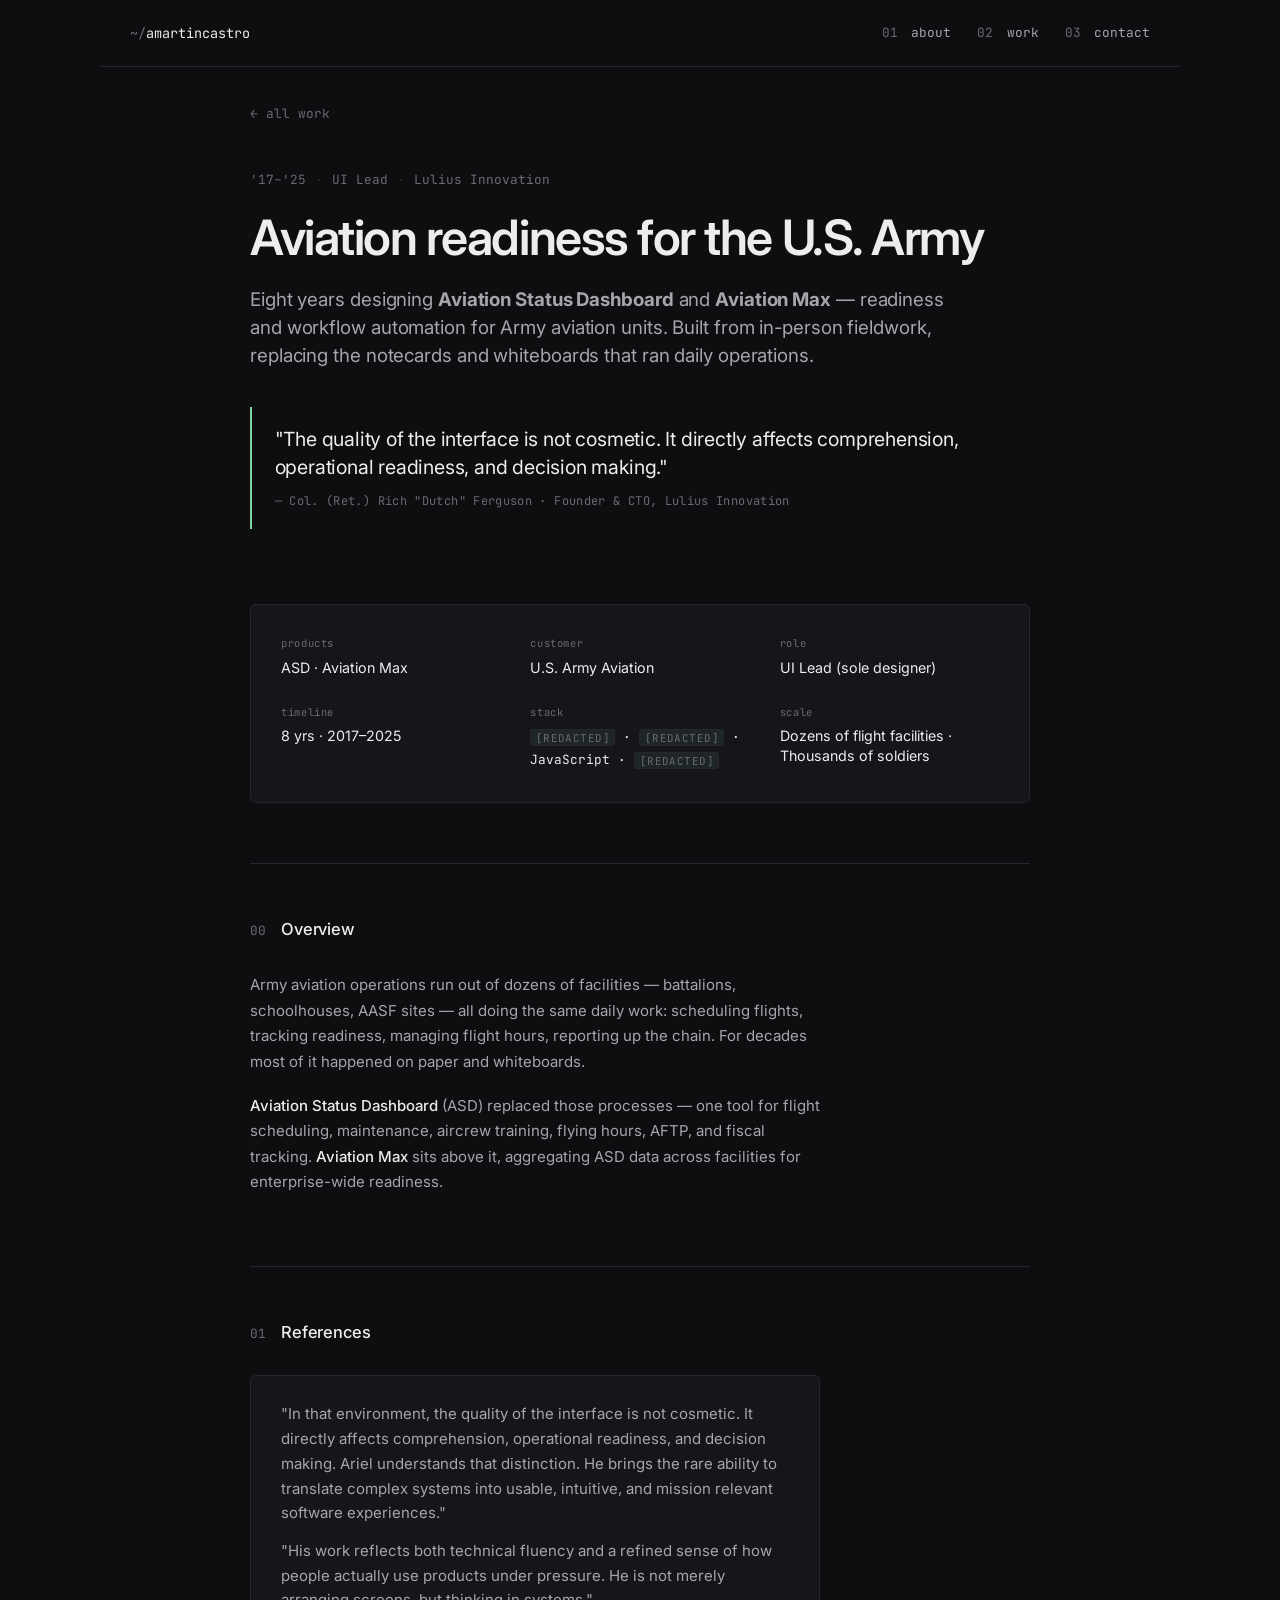
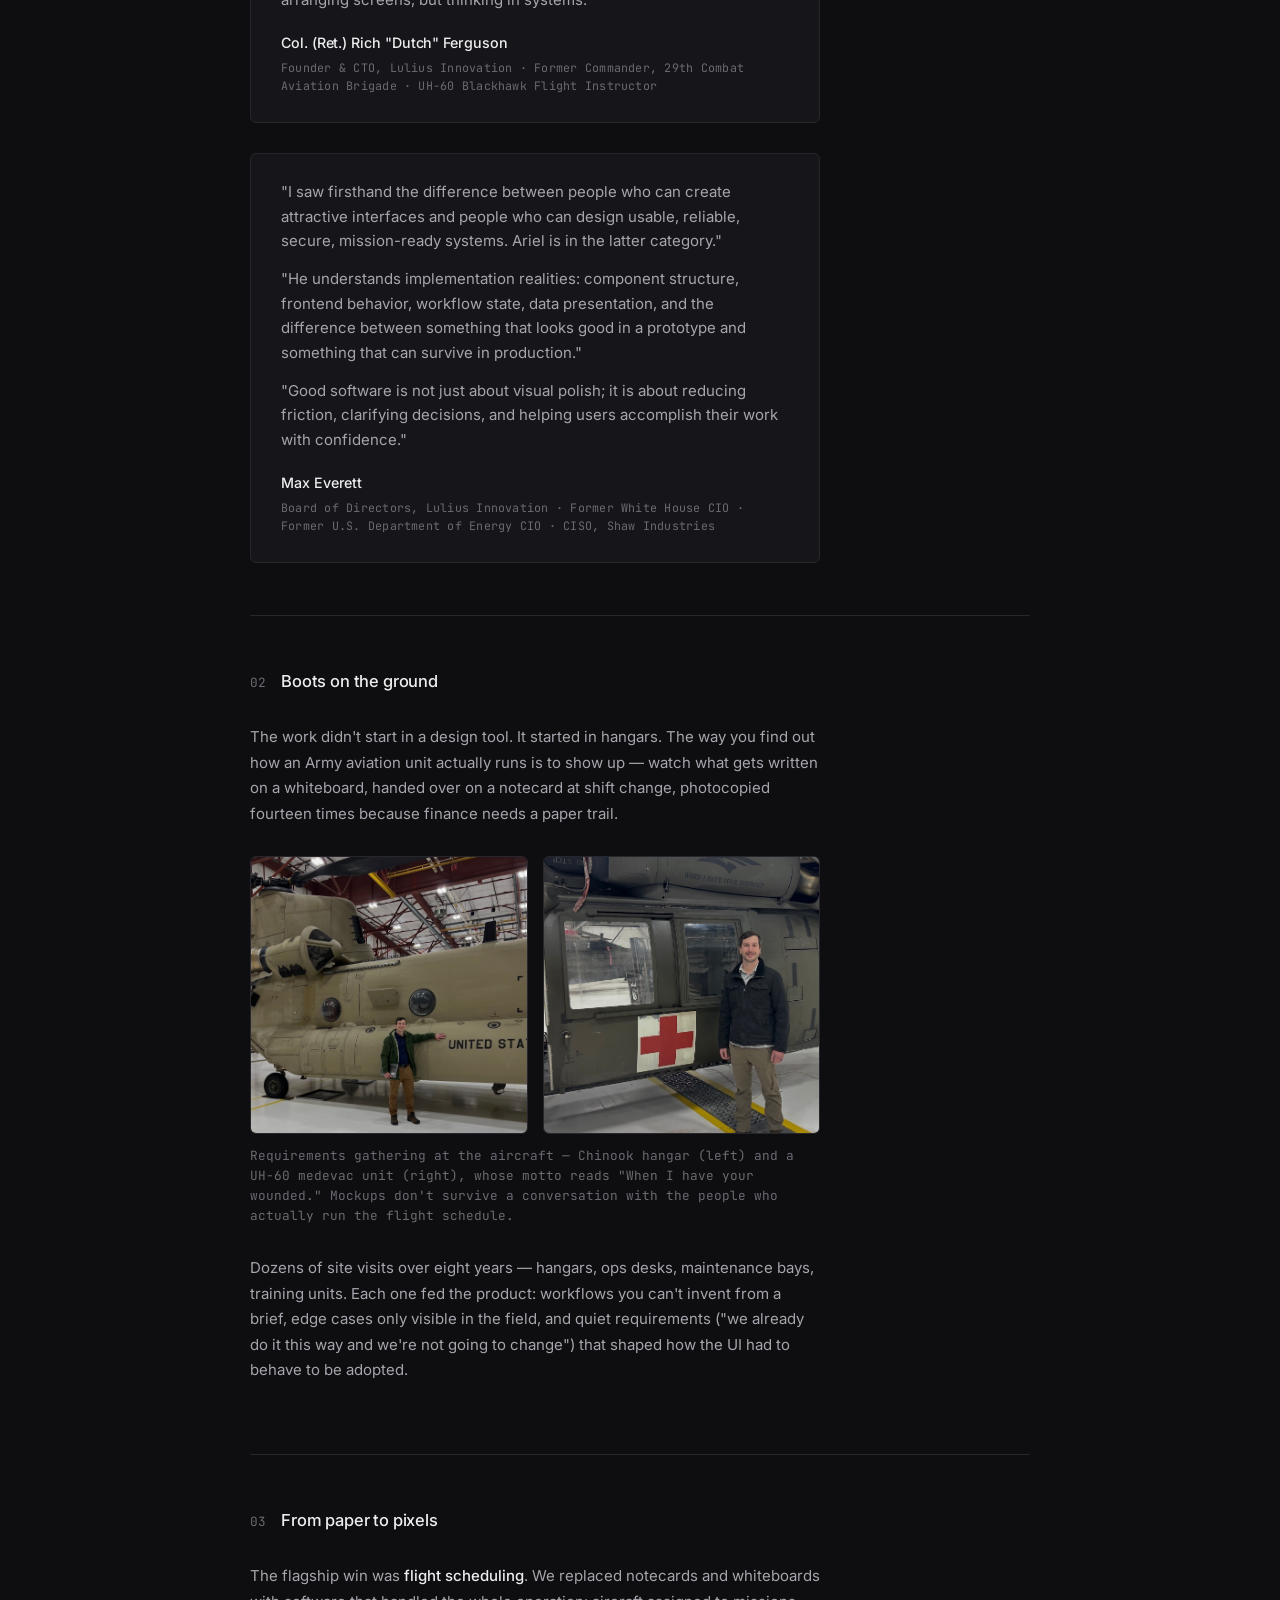
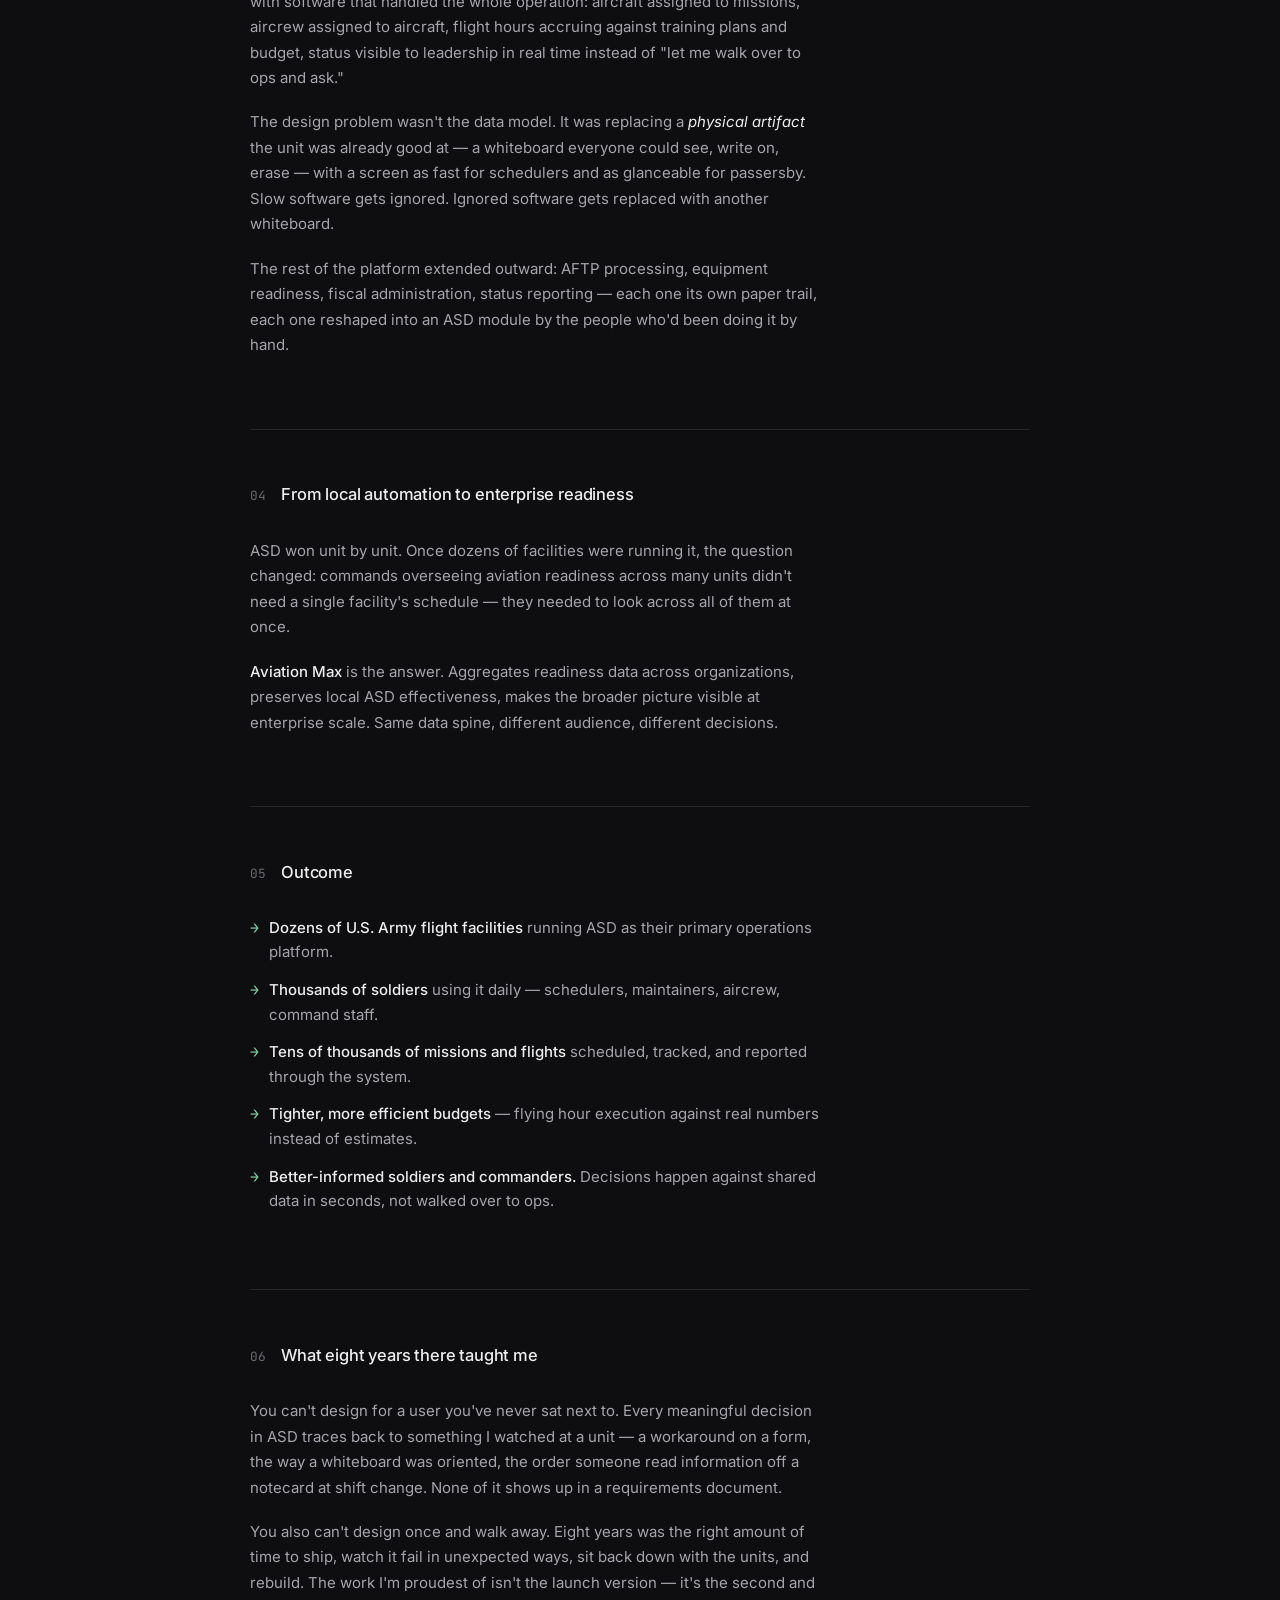
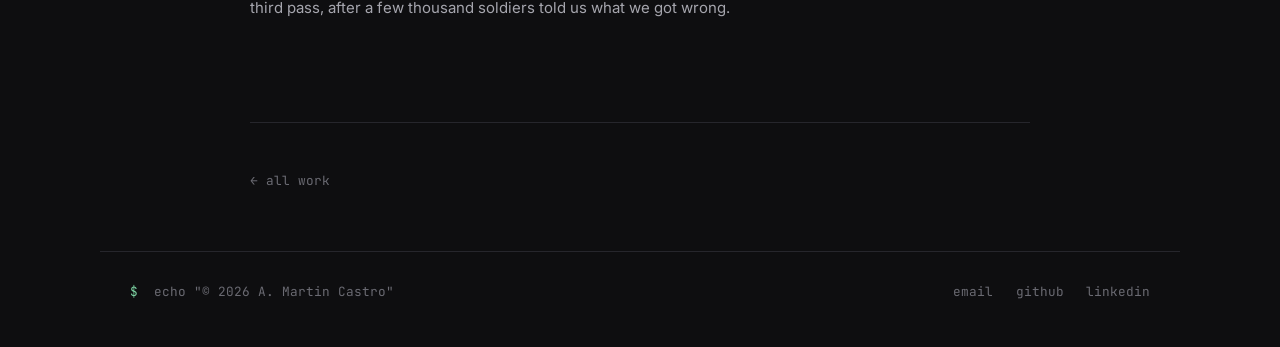
==== case-studies/aviation-readiness/index.html @ 929a12eb "Numbered top nav + add Contact section to home page Top nav now reads '01 about / 02 work / 03 conta" ====
<!doctype html>
<html lang="en">
<head>
  <meta charset="utf-8" />
  <meta name="viewport" content="width=device-width, initial-scale=1" />
  <title>Aviation readiness for the U.S. Army — A. Martin Castro</title>
  <link rel="preconnect" href="https://fonts.googleapis.com" />
  <link rel="preconnect" href="https://fonts.gstatic.com" crossorigin />
  <link href="https://fonts.googleapis.com/css2?family=Inter:wght@400;500;600;700&family=JetBrains+Mono:wght@400;500&display=swap" rel="stylesheet" />
  <link rel="stylesheet" href="../../styles.css" />
</head>
<body>
  <header class="site-header">
    <a href="../../" class="brand-link">
      <div class="brand">
        <span class="brand-mark">~/</span><span class="brand-name">amartincastro</span>
      </div>
    </a>
    <nav>
      <a href="../../#about"><span class="nav-num">01</span> about</a>
      <a href="../../#work"><span class="nav-num">02</span> work</a>
      <a href="mailto:castroarielm@gmail.com"><span class="nav-num">03</span> contact</a>
    </nav>
  </header>

  <main class="case-study">
    <a class="back-link" href="../../#work">← all work</a>

    <section class="case-hero">
      <div class="case-meta">
        <span>'17–'25</span>
        <span class="dot">·</span>
        <span>UI Lead</span>
        <span class="dot">·</span>
        <span>Lulius Innovation</span>
      </div>
      <h1 class="case-title">Aviation readiness for the U.S. Army</h1>
      <p class="case-lede">
        Eight years designing <strong>Aviation Status Dashboard</strong> and
        <strong>Aviation Max</strong> — readiness and workflow automation for
        Army aviation units. Built from in-person fieldwork, replacing the
        notecards and whiteboards that ran daily operations.
      </p>

      <aside class="pull-quote">
        <blockquote>
          "The quality of the interface is not cosmetic. It directly affects
          comprehension, operational readiness, and decision making."
        </blockquote>
        <p class="attribution">
          — <a href="https://www.linkedin.com/in/richfergus/" target="_blank" rel="noopener">Col. (Ret.) Rich "Dutch" Ferguson</a> · Founder &amp; CTO, Lulius Innovation
        </p>
      </aside>
    </section>

    <section class="case-summary">
      <div class="summary-grid">
        <div class="summary-cell">
          <div class="summary-label">products</div>
          <div class="summary-value">ASD · Aviation Max</div>
        </div>
        <div class="summary-cell">
          <div class="summary-label">customer</div>
          <div class="summary-value">U.S. Army Aviation</div>
        </div>
        <div class="summary-cell">
          <div class="summary-label">role</div>
          <div class="summary-value">UI Lead (sole designer)</div>
        </div>
        <div class="summary-cell">
          <div class="summary-label">timeline</div>
          <div class="summary-value">8 yrs · 2017–2025</div>
        </div>
        <div class="summary-cell">
          <div class="summary-label">stack</div>
          <div class="summary-value redacted-line">
            <span class="redacted">[REDACTED]</span> ·
            <span class="redacted">[REDACTED]</span> ·
            JavaScript ·
            <span class="redacted">[REDACTED]</span>
          </div>
        </div>
        <div class="summary-cell">
          <div class="summary-label">scale</div>
          <div class="summary-value">Dozens of flight facilities · Thousands of soldiers</div>
        </div>
      </div>
    </section>

    <section class="case-section">
      <div class="section-head-cs">
        <span class="section-num">00</span>
        <span class="section-label">Overview</span>
      </div>
      <div class="case-body">
        <p>
          Army aviation operations run out of dozens of facilities — battalions,
          schoolhouses, AASF sites — all doing the same daily work: scheduling
          flights, tracking readiness, managing flight hours, reporting up the
          chain. For decades most of it happened on paper and whiteboards.
        </p>
        <p>
          <strong>Aviation Status Dashboard</strong> (ASD) replaced those
          processes — one tool for flight scheduling, maintenance, aircrew
          training, flying hours, AFTP, and fiscal tracking.
          <strong>Aviation Max</strong> sits above it, aggregating ASD data
          across facilities for enterprise-wide readiness.
        </p>
      </div>
    </section>

    <section class="case-section">
      <div class="section-head-cs">
        <span class="section-num">01</span>
        <span class="section-label">References</span>
      </div>
      <div class="case-body">
        <div class="testimonials">
          <div class="testimonial">
            <blockquote>
              <p>"In that environment, the quality of the interface is not cosmetic. It directly affects comprehension, operational readiness, and decision making. Ariel understands that distinction. He brings the rare ability to translate complex systems into usable, intuitive, and mission relevant software experiences."</p>
              <p>"His work reflects both technical fluency and a refined sense of how people actually use products under pressure. He is not merely arranging screens, but thinking in systems."</p>
            </blockquote>
            <div class="attribution">
              <strong><a href="https://www.linkedin.com/in/richfergus/" target="_blank" rel="noopener">Col. (Ret.) Rich "Dutch" Ferguson</a></strong>
              Founder &amp; CTO, Lulius Innovation · Former Commander, 29th Combat Aviation Brigade · UH-60 Blackhawk Flight Instructor
            </div>
          </div>

          <div class="testimonial">
            <blockquote>
              <p>"I saw firsthand the difference between people who can create attractive interfaces and people who can design usable, reliable, secure, mission-ready systems. Ariel is in the latter category."</p>
              <p>"He understands implementation realities: component structure, frontend behavior, workflow state, data presentation, and the difference between something that looks good in a prototype and something that can survive in production."</p>
              <p>"Good software is not just about visual polish; it is about reducing friction, clarifying decisions, and helping users accomplish their work with confidence."</p>
            </blockquote>
            <div class="attribution">
              <strong><a href="https://www.linkedin.com/in/maxeverett/" target="_blank" rel="noopener">Max Everett</a></strong>
              Board of Directors, Lulius Innovation · Former White House CIO · Former U.S. Department of Energy CIO · CISO, Shaw Industries
            </div>
          </div>
        </div>
      </div>
    </section>

    <section class="case-section">
      <div class="section-head-cs">
        <span class="section-num">02</span>
        <span class="section-label">Boots on the ground</span>
      </div>
      <div class="case-body">
        <p>
          The work didn't start in a design tool. It started in hangars.
          The way you find out how an Army aviation unit actually runs is to
          show up — watch what gets written on a whiteboard, handed over on
          a notecard at shift change, photocopied fourteen times because
          finance needs a paper trail.
        </p>

        <div class="case-figures-row">
          <figure class="case-figure">
            <img src="../../assets/lulius/Image%20(3).jpg" alt="Martin next to a CH-47 Chinook helicopter inside an Army hangar" />
          </figure>
          <figure class="case-figure">
            <img src="../../assets/lulius/Image%20(2).jpg" alt="Martin next to a UH-60 Black Hawk medevac helicopter with WOLFPACK unit nose art" />
          </figure>
        </div>
        <p class="case-figures-caption">
          Requirements gathering at the aircraft — Chinook hangar (left)
          and a UH-60 medevac unit (right), whose motto reads "When I have
          your wounded." Mockups don't survive a conversation with the
          people who actually run the flight schedule.
        </p>

        <p>
          Dozens of site visits over eight years — hangars, ops desks,
          maintenance bays, training units. Each one fed the product:
          workflows you can't invent from a brief, edge cases only visible
          in the field, and quiet requirements ("we already do it this way
          and we're not going to change") that shaped how the UI had to
          behave to be adopted.
        </p>
      </div>
    </section>

    <section class="case-section">
      <div class="section-head-cs">
        <span class="section-num">03</span>
        <span class="section-label">From paper to pixels</span>
      </div>
      <div class="case-body">
        <p>
          The flagship win was <strong>flight scheduling</strong>. We replaced
          notecards and whiteboards with software that handled the whole
          operation: aircraft assigned to missions, aircrew assigned to
          aircraft, flight hours accruing against training plans and budget,
          status visible to leadership in real time instead of "let me walk
          over to ops and ask."
        </p>
        <p>
          The design problem wasn't the data model. It was replacing a
          <em>physical artifact</em> the unit was already good at — a
          whiteboard everyone could see, write on, erase — with a screen as
          fast for schedulers and as glanceable for passersby. Slow software
          gets ignored. Ignored software gets replaced with another whiteboard.
        </p>
        <p>
          The rest of the platform extended outward: AFTP processing,
          equipment readiness, fiscal administration, status reporting —
          each one its own paper trail, each one reshaped into an ASD module
          by the people who'd been doing it by hand.
        </p>
      </div>
    </section>

    <section class="case-section">
      <div class="section-head-cs">
        <span class="section-num">04</span>
        <span class="section-label">From local automation to enterprise readiness</span>
      </div>
      <div class="case-body">
        <p>
          ASD won unit by unit. Once dozens of facilities were running it,
          the question changed: commands overseeing aviation readiness across
          many units didn't need a single facility's schedule — they needed
          to look across all of them at once.
        </p>
        <p>
          <strong>Aviation Max</strong> is the answer. Aggregates readiness
          data across organizations, preserves local ASD effectiveness, makes
          the broader picture visible at enterprise scale. Same data spine,
          different audience, different decisions.
        </p>
      </div>
    </section>

    <section class="case-section">
      <div class="section-head-cs">
        <span class="section-num">05</span>
        <span class="section-label">Outcome</span>
      </div>
      <div class="case-body">
        <ul class="ui-bullets">
          <li>
            <strong>Dozens of U.S. Army flight facilities</strong> running
            ASD as their primary operations platform.
          </li>
          <li>
            <strong>Thousands of soldiers</strong> using it daily — schedulers,
            maintainers, aircrew, command staff.
          </li>
          <li>
            <strong>Tens of thousands of missions and flights</strong>
            scheduled, tracked, and reported through the system.
          </li>
          <li>
            <strong>Tighter, more efficient budgets</strong> — flying hour
            execution against real numbers instead of estimates.
          </li>
          <li>
            <strong>Better-informed soldiers and commanders.</strong>
            Decisions happen against shared data in seconds, not walked over
            to ops.
          </li>
        </ul>
      </div>
    </section>

    <section class="case-section">
      <div class="section-head-cs">
        <span class="section-num">06</span>
        <span class="section-label">What eight years there taught me</span>
      </div>
      <div class="case-body">
        <p>
          You can't design for a user you've never sat next to. Every
          meaningful decision in ASD traces back to something I watched at
          a unit — a workaround on a form, the way a whiteboard was
          oriented, the order someone read information off a notecard at
          shift change. None of it shows up in a requirements document.
        </p>
        <p>
          You also can't design once and walk away. Eight years was the
          right amount of time to ship, watch it fail in unexpected ways,
          sit back down with the units, and rebuild. The work I'm proudest
          of isn't the launch version — it's the second and third pass,
          after a few thousand soldiers told us what we got wrong.
        </p>
      </div>
    </section>

    <nav class="case-footer-nav">
      <a class="back-link" href="../../#work">← all work</a>
    </nav>
  </main>

  <footer class="site-footer">
    <div class="footer-left">
      <span class="prompt">$</span> echo "© 2026 A. Martin Castro"
    </div>
    <div class="footer-links">
      <a href="mailto:castroarielm@gmail.com">email</a>
      <a href="https://github.com/amartincastro">github</a>
      <a href="https://linkedin.com/in/arielmcastro">linkedin</a>
    </div>
  </footer>
</body>
</html>
---- styles.css ----
:root {
  --bg: #0e0e10;
  --bg-soft: #16161a;
  --ink: #ededee;
  --ink-soft: #a5a5ad;
  --ink-faint: #6a6a72;
  --rule: #26262c;
  --accent: #7dd3a3;
  --max: 72rem;
}

* { box-sizing: border-box; }

html, body {
  margin: 0;
  padding: 0;
  background: var(--bg);
  color: var(--ink);
  font-family: "Inter", system-ui, -apple-system, sans-serif;
  font-size: 15px;
  line-height: 1.55;
  -webkit-font-smoothing: antialiased;
}

code, .mono, .brand, .brand-mark, .brand-name, .hero-label,
.section-num, .col-year, .col-stack, .col-link, .prompt {
  font-family: "JetBrains Mono", ui-monospace, "SF Mono", Menlo, monospace;
}

a {
  color: inherit;
  text-decoration: none;
  transition: color 0.15s ease;
}

a:hover {
  color: var(--accent);
}

/* Header */
.site-header {
  display: flex;
  justify-content: space-between;
  align-items: center;
  max-width: var(--max);
  margin: 0 auto;
  padding: 1.5rem 2rem;
  border-bottom: 1px solid var(--rule);
}

.brand {
  font-size: 0.9rem;
}

.brand-mark {
  color: var(--ink-faint);
}

.brand-name {
  color: var(--ink);
}

.site-header nav {
  display: flex;
  gap: 1.75rem;
  font-family: "JetBrains Mono", monospace;
  font-size: 0.85rem;
  color: var(--ink-soft);
}

.site-header nav .nav-num {
  color: var(--ink-faint);
  margin-right: 0.35rem;
  transition: color 0.15s ease;
}

.site-header nav a:hover .nav-num {
  color: var(--accent);
}

/* Main */
main {
  max-width: var(--max);
  margin: 0 auto;
  padding: 0 2rem;
}

/* Hero */
.hero {
  padding: 6rem 0 2rem;
}

.hero-grid {
  display: grid;
  grid-template-columns: 6rem 1fr;
  gap: 1.25rem 2rem;
  align-items: baseline;
}

.hero-label {
  font-size: 0.75rem;
  color: var(--ink-faint);
  letter-spacing: 0.04em;
  text-transform: lowercase;
  padding-top: 0.5rem;
}

.hero-name {
  font-family: "Inter", sans-serif;
  font-size: clamp(2.5rem, 6vw, 4.25rem);
  font-weight: 600;
  line-height: 1;
  letter-spacing: -0.035em;
  margin: 0;
  color: var(--ink);
}

.hero-role,
.hero-status {
  margin: 0;
  font-size: 1.05rem;
  color: var(--ink-soft);
}

.hero-status {
  display: flex;
  align-items: center;
  gap: 0.6rem;
}

.pulse {
  display: inline-block;
  width: 0.5rem;
  height: 0.5rem;
  border-radius: 50%;
  background: var(--accent);
  box-shadow: 0 0 0 0 rgba(125, 211, 163, 0.6);
  animation: pulse 2s ease-out infinite;
}

@keyframes pulse {
  0% { box-shadow: 0 0 0 0 rgba(125, 211, 163, 0.6); }
  70% { box-shadow: 0 0 0 8px rgba(125, 211, 163, 0); }
  100% { box-shadow: 0 0 0 0 rgba(125, 211, 163, 0); }
}

/* Section heads */
.section-head {
  display: flex;
  align-items: baseline;
  gap: 1rem;
  margin-bottom: 2.5rem;
  padding-bottom: 1rem;
  border-bottom: 1px solid var(--rule);
}

.section-num {
  font-size: 0.85rem;
  color: var(--ink-faint);
}

.section-label {
  font-size: 0.85rem;
  color: var(--ink-soft);
  letter-spacing: 0.06em;
  text-transform: uppercase;
  font-weight: 500;
}

/* About */
.about {
  padding: 3rem 0 5rem;
  border-bottom: 1px solid var(--rule);
}

.about-body {
  display: flex;
  align-items: flex-start;
  gap: 2rem;
}

.about-headshot {
  width: 6rem;
  height: 6rem;
  flex-shrink: 0;
  border-radius: 50%;
  object-fit: cover;
  border: 1px solid var(--rule);
  background: var(--bg-soft);
}

.about-text {
  flex: 1;
  min-width: 0;
  max-width: 38em;
}

.about-body p {
  max-width: 58ch;
  margin: 0 0 1rem;
  color: var(--ink-soft);
  font-size: 1.05rem;
  line-height: 1.65;
}

.about-body p:last-child {
  margin-bottom: 0;
}

.about-body strong {
  color: var(--ink);
  font-weight: 500;
}

/* Work */
.work {
  padding: 5rem 0 6rem;
  border-bottom: 1px solid var(--rule);
}

/* Contact (home page section 03) */
.contact {
  padding: 5rem 0 6rem;
}

.contact-body {
  padding-left: 8rem;
}

.contact-grid {
  display: grid;
  grid-template-columns: 7rem 1fr;
  gap: 0.85rem 1.5rem;
  align-items: baseline;
  font-family: "JetBrains Mono", ui-monospace, monospace;
  margin: 0;
  max-width: 32rem;
}

.contact-label {
  font-size: 0.8rem;
  color: var(--ink-faint);
  letter-spacing: 0.04em;
  text-transform: lowercase;
}

.contact-value {
  margin: 0;
  font-size: 0.95rem;
  color: var(--ink);
}

.contact-value a {
  color: inherit;
  transition: color 0.15s ease;
}

.contact-value a:hover {
  color: var(--accent);
}

.project-table {
  width: 100%;
  border-collapse: collapse;
  font-size: 0.95rem;
}

.project-table thead th {
  text-align: left;
  font-weight: 400;
  font-size: 0.75rem;
  letter-spacing: 0.05em;
  color: var(--ink-faint);
  padding: 0.75rem 1rem 0.75rem 0;
  border-bottom: 1px solid var(--rule);
  font-family: "JetBrains Mono", monospace;
}

.col-year { width: 5rem; }
.col-role { width: 11rem; }
.col-stack { width: 11rem; }
.col-link { width: 2.5rem; text-align: right; }

.project-row td {
  padding: 1.5rem 1rem 1.5rem 0;
  border-bottom: 1px solid var(--rule);
  vertical-align: top;
}

.project-row:hover {
  background: var(--bg-soft);
}

.project-row.clickable {
  cursor: pointer;
}

.project-row .col-year {
  color: var(--ink-faint);
  font-size: 0.9rem;
  padding-top: 1.75rem;
}

.project-row .col-role,
.project-row .col-stack {
  color: var(--ink-soft);
  font-size: 0.85rem;
  padding-top: 1.75rem;
}

.col-stack {
  font-family: "JetBrains Mono", monospace;
  font-size: 0.8rem !important;
}

.project-name {
  display: block;
  font-size: 1.1rem;
  font-weight: 500;
  color: var(--ink);
  margin-bottom: 0.35rem;
  letter-spacing: -0.01em;
  transition: color 0.15s ease;
}

.project-row.clickable:hover .project-name {
  color: var(--accent);
}

.project-blurb {
  display: block;
  color: var(--ink-soft);
  max-width: 50ch;
  font-size: 0.9rem;
  line-height: 1.55;
}

.project-row .col-link a {
  color: var(--ink-faint);
  font-size: 1.1rem;
  display: inline-block;
  padding-top: 1.5rem;
  transition: transform 0.15s ease, color 0.15s ease;
}

.project-row:hover .col-link a {
  color: var(--accent);
  transform: translateX(3px);
}

/* Footer */
.site-footer {
  max-width: var(--max);
  margin: 0 auto;
  padding: 2rem 2rem 3rem;
  display: flex;
  justify-content: space-between;
  align-items: center;
  border-top: 1px solid var(--rule);
  font-size: 0.85rem;
  color: var(--ink-faint);
  font-family: "JetBrains Mono", monospace;
}

.prompt {
  color: var(--accent);
  margin-right: 0.5rem;
}

.footer-links {
  display: flex;
  gap: 1.5rem;
}

/* Responsive */
@media (max-width: 768px) {
  .site-header {
    padding: 1.25rem;
    flex-direction: column;
    gap: 1rem;
    align-items: flex-start;
  }

  main {
    padding: 0 1.25rem;
  }

  .hero {
    padding: 3rem 0 1.5rem;
  }

  .hero-grid {
    grid-template-columns: 1fr;
    gap: 0.25rem;
  }

  .hero-label {
    padding-top: 1rem;
  }

  .about {
    padding: 2rem 0 3rem;
  }

  .about-body {
    gap: 1.25rem;
  }

  .about-headshot {
    width: 4rem;
    height: 4rem;
  }

  .work {
    padding: 3rem 0 4rem;
  }

  .contact {
    padding: 3rem 0 4rem;
  }

  .contact-body {
    padding-left: 0;
  }

  .contact-grid {
    grid-template-columns: 1fr;
    gap: 0.25rem 0;
  }

  .contact-label {
    margin-top: 0.75rem;
  }

  .contact-label:first-child {
    margin-top: 0;
  }

  .project-table thead {
    display: none;
  }

  .project-row {
    display: grid;
    grid-template-columns: 1fr;
    padding: 1.5rem 0;
    border-bottom: 1px solid var(--rule);
  }

  .project-row td {
    border: none;
    padding: 0.15rem 0;
  }

  .project-row .col-year,
  .project-row .col-role,
  .project-row .col-stack {
    padding-top: 0;
    font-size: 0.8rem;
  }

  .project-row .col-year::before { content: ""; }
  .project-row .col-role::before { content: "role: "; color: var(--ink-faint); }
  .project-row .col-stack::before { content: "stack: "; color: var(--ink-faint); }

  .col-link { display: none; }

  .site-footer {
    flex-direction: column;
    gap: 1rem;
    align-items: flex-start;
    padding: 2rem 1.25rem 2.5rem;
  }
}

/* ============================================================
   Case study page
   ============================================================ */

.brand-link {
  text-decoration: none;
  color: inherit;
}

.brand-link:hover .brand-name {
  color: var(--accent);
}

main.case-study {
  max-width: 56rem;
  margin: 0 auto;
  padding: 0 2rem 4rem;
}

.back-link {
  display: inline-block;
  font-family: "JetBrains Mono", ui-monospace, monospace;
  font-size: 0.85rem;
  color: var(--ink-faint);
  padding: 2.5rem 0 0;
  transition: color 0.15s ease;
}

.back-link:hover {
  color: var(--accent);
}

.case-hero {
  padding: 3rem 0 3rem;
}

.case-meta {
  display: flex;
  flex-wrap: wrap;
  gap: 0.6rem;
  font-family: "JetBrains Mono", ui-monospace, monospace;
  font-size: 0.85rem;
  color: var(--ink-faint);
  margin-bottom: 1.5rem;
}

.case-meta .dot {
  color: var(--rule);
}

.case-title {
  font-family: "Inter", sans-serif;
  font-size: clamp(2.25rem, 5vw, 3.25rem);
  font-weight: 600;
  line-height: 1.05;
  letter-spacing: -0.03em;
  margin: 0 0 1.5rem;
  color: var(--ink);
}

.case-lede {
  font-size: 1.25rem;
  line-height: 1.5;
  color: var(--ink-soft);
  margin: 0;
  max-width: 38em;
  letter-spacing: -0.005em;
}

/* Summary card */
.case-summary {
  margin: 2rem 0 4rem;
  padding: 2rem;
  background: var(--bg-soft);
  border: 1px solid var(--rule);
  border-radius: 6px;
}

.summary-grid {
  display: grid;
  grid-template-columns: repeat(3, 1fr);
  gap: 1.75rem 2rem;
}

.summary-cell {
  display: flex;
  flex-direction: column;
  gap: 0.4rem;
}

.summary-label {
  font-family: "JetBrains Mono", ui-monospace, monospace;
  font-size: 0.7rem;
  color: var(--ink-faint);
  letter-spacing: 0.06em;
  text-transform: lowercase;
}

.redacted {
  font-family: "JetBrains Mono", ui-monospace, monospace;
  background: rgba(125, 211, 163, 0.08);
  border: 1px solid var(--rule);
  color: var(--ink-faint);
  padding: 0.05em 0.4em;
  border-radius: 3px;
  font-size: 0.85em;
  letter-spacing: 0.04em;
}

.summary-value.redacted-line {
  font-family: "JetBrains Mono", ui-monospace, monospace;
  font-size: 0.85rem;
  line-height: 1.8;
}

.summary-value {
  font-size: 0.95rem;
  color: var(--ink);
  line-height: 1.4;
}

/* Sections */
.case-section {
  padding: 3.5rem 0;
  border-top: 1px solid var(--rule);
}

.section-head-cs {
  display: flex;
  align-items: baseline;
  gap: 1rem;
  margin-bottom: 2rem;
}

.section-head-cs .section-num {
  font-size: 0.85rem;
  color: var(--ink-faint);
  font-family: "JetBrains Mono", ui-monospace, monospace;
}

.section-head-cs .section-label {
  font-family: "Inter", sans-serif;
  font-size: 1.1rem;
  font-weight: 500;
  color: var(--ink);
  letter-spacing: -0.01em;
  text-transform: none;
}

/* Body prose */
.case-body {
  max-width: 38em;
}

.case-body p {
  margin: 0 0 1.25rem;
  font-size: 1rem;
  line-height: 1.7;
  color: var(--ink-soft);
}

.case-body p strong {
  color: var(--ink);
  font-weight: 500;
}

.case-body p em {
  font-style: italic;
  color: var(--ink);
}

.case-body p code {
  background: var(--bg-soft);
  border: 1px solid var(--rule);
  padding: 0.05em 0.4em;
  border-radius: 3px;
  font-size: 0.85em;
  color: var(--accent);
}

.case-body h3 {
  font-family: "Inter", sans-serif;
  font-size: 0.85rem;
  font-weight: 500;
  color: var(--ink-faint);
  text-transform: uppercase;
  letter-spacing: 0.08em;
  margin: 2.5rem 0 1rem;
}

.case-body h3:first-child {
  margin-top: 0;
}

.case-body .job-split,
.case-body .ui-bullets {
  list-style: none;
  padding: 0;
  margin: 0 0 1.5rem;
  display: flex;
  flex-direction: column;
  gap: 0.85rem;
}

.case-body ol.ui-bullets {
  counter-reset: step;
}

.case-body ol.ui-bullets > li {
  counter-increment: step;
  padding-left: 2.25rem;
  position: relative;
}

.case-body ol.ui-bullets > li::before {
  content: counter(step);
  position: absolute;
  left: 0;
  top: 0;
  width: 1.5rem;
  height: 1.5rem;
  display: flex;
  align-items: center;
  justify-content: center;
  background: var(--bg-soft);
  border: 1px solid var(--rule);
  border-radius: 50%;
  font-family: "JetBrains Mono", ui-monospace, monospace;
  font-size: 0.75rem;
  color: var(--accent);
}

.case-body ul.job-split > li,
.case-body ul.ui-bullets > li {
  padding-left: 1.25rem;
  position: relative;
  color: var(--ink-soft);
  line-height: 1.65;
  font-size: 1rem;
}

.case-body ul.job-split > li::before,
.case-body ul.ui-bullets > li::before {
  content: "→";
  position: absolute;
  left: 0;
  top: 0;
  color: var(--accent);
  font-family: "JetBrains Mono", monospace;
}

.case-body ul.job-split > li strong,
.case-body ul.ui-bullets > li strong {
  color: var(--ink);
  font-weight: 500;
}

/* Figures */
.case-figure {
  margin: 2rem 0 2.5rem;
  padding: 0;
  max-width: none;
}

.case-figure--small {
  max-width: 22rem;
}

/* Side-by-side figure row (used when two photos belong together) */
.case-figures-row {
  display: grid;
  grid-template-columns: 1fr 1fr;
  gap: 1rem;
  margin: 2rem 0 0.85rem;
}

.case-figures-row .case-figure {
  margin: 0;
  max-width: none;
}

.case-figures-row .case-figure img {
  aspect-ratio: 1 / 1;
  object-fit: cover;
  width: 100%;
  height: auto;
}

.case-figures-caption {
  margin: 0 0 2rem !important;
  font-family: "JetBrains Mono", ui-monospace, monospace;
  font-size: 0.85rem !important;
  line-height: 1.55 !important;
  color: var(--ink-faint) !important;
  max-width: 50em;
}

@media (max-width: 480px) {
  .case-figures-row {
    grid-template-columns: 1fr;
    gap: 0.75rem;
  }
}

/* Pull-quote (single short quote, prominent placement near the top) */
.pull-quote {
  margin: 2.5rem 0 0;
  padding: 1.25rem 0 1.25rem 1.5rem;
  border-left: 2px solid var(--accent);
}

.pull-quote blockquote {
  margin: 0 0 0.75rem;
  font-family: "Inter", sans-serif;
  font-size: 1.3rem;
  font-weight: 400;
  line-height: 1.4;
  color: var(--ink);
  letter-spacing: -0.01em;
}

.pull-quote .attribution {
  margin: 0;
  font-family: "JetBrains Mono", ui-monospace, monospace;
  font-size: 0.8rem;
  color: var(--ink-faint);
  letter-spacing: 0.03em;
  line-height: 1.55;
}

/* Testimonials section (full quotes in the References section) */
.testimonials {
  display: flex;
  flex-direction: column;
  gap: 2rem;
}

.testimonial {
  padding: 1.75rem 2rem;
  background: var(--bg-soft);
  border: 1px solid var(--rule);
  border-radius: 6px;
}

.testimonial blockquote {
  margin: 0 0 1.25rem;
}

.testimonial blockquote p {
  margin: 0 0 0.85rem;
  font-size: 1rem;
  line-height: 1.65;
  color: var(--ink-soft);
}

.testimonial blockquote p:last-child {
  margin-bottom: 0;
}

.testimonial .attribution {
  font-family: "JetBrains Mono", ui-monospace, monospace;
  font-size: 0.78rem;
  color: var(--ink-faint);
  line-height: 1.55;
  letter-spacing: 0.02em;
}

.testimonial .attribution strong {
  display: block;
  font-family: "Inter", sans-serif;
  font-size: 0.95rem;
  font-weight: 500;
  color: var(--ink);
  letter-spacing: -0.005em;
  margin-bottom: 0.35rem;
}

@media (max-width: 768px) {
  .pull-quote {
    padding-left: 1rem;
    margin-top: 2rem;
  }

  .pull-quote blockquote {
    font-size: 1.1rem;
  }

  .testimonial {
    padding: 1.25rem 1.25rem;
  }
}

.case-figure img {
  display: block;
  width: 100%;
  height: auto;
  border: 1px solid var(--rule);
  border-radius: 6px;
  background: var(--bg-soft);
}

.case-figure figcaption {
  margin-top: 0.85rem;
  font-size: 0.85rem;
  line-height: 1.55;
  color: var(--ink-faint);
  font-family: "JetBrains Mono", ui-monospace, monospace;
  max-width: 50em;
}

/* Comparison table */
.comparison {
  overflow-x: auto;
}

.comparison-table {
  width: 100%;
  border-collapse: collapse;
  font-size: 0.95rem;
  margin: 0;
}

.comparison-table th {
  text-align: left;
  font-family: "JetBrains Mono", ui-monospace, monospace;
  font-weight: 500;
  font-size: 0.85rem;
  color: var(--ink);
  padding: 1rem 1.25rem 1rem 0;
  border-bottom: 1px solid var(--rule);
}

.comparison-table th:first-child {
  width: 9rem;
  color: var(--ink-faint);
  font-weight: 400;
}

.comparison-table td {
  padding: 1rem 1.25rem 1rem 0;
  border-bottom: 1px solid var(--rule);
  color: var(--ink-soft);
  vertical-align: top;
  line-height: 1.5;
}

.comparison-table td:first-child {
  color: var(--ink-faint);
  font-family: "JetBrains Mono", ui-monospace, monospace;
  font-size: 0.85rem;
  white-space: nowrap;
}

.comparison-table tr:last-child td {
  border-bottom: none;
}

.comparison-table strong {
  color: var(--accent);
  font-weight: 500;
}

/* Footer nav */
.case-footer-nav {
  padding: 3rem 0 0;
  border-top: 1px solid var(--rule);
  margin-top: 2rem;
}

.case-footer-nav .back-link {
  padding-top: 0;
}

/* Responsive */
@media (max-width: 768px) {
  main.case-study {
    padding: 0 1.25rem 3rem;
  }

  .case-hero {
    padding: 2rem 0;
  }

  .case-summary {
    padding: 1.5rem;
  }

  .summary-grid {
    grid-template-columns: 1fr 1fr;
    gap: 1.25rem 1rem;
  }

  .case-section {
    padding: 2.5rem 0;
  }

  .comparison-table th:first-child,
  .comparison-table td:first-child {
    width: auto;
  }
}

@media (max-width: 480px) {
  .summary-grid {
    grid-template-columns: 1fr;
  }
}
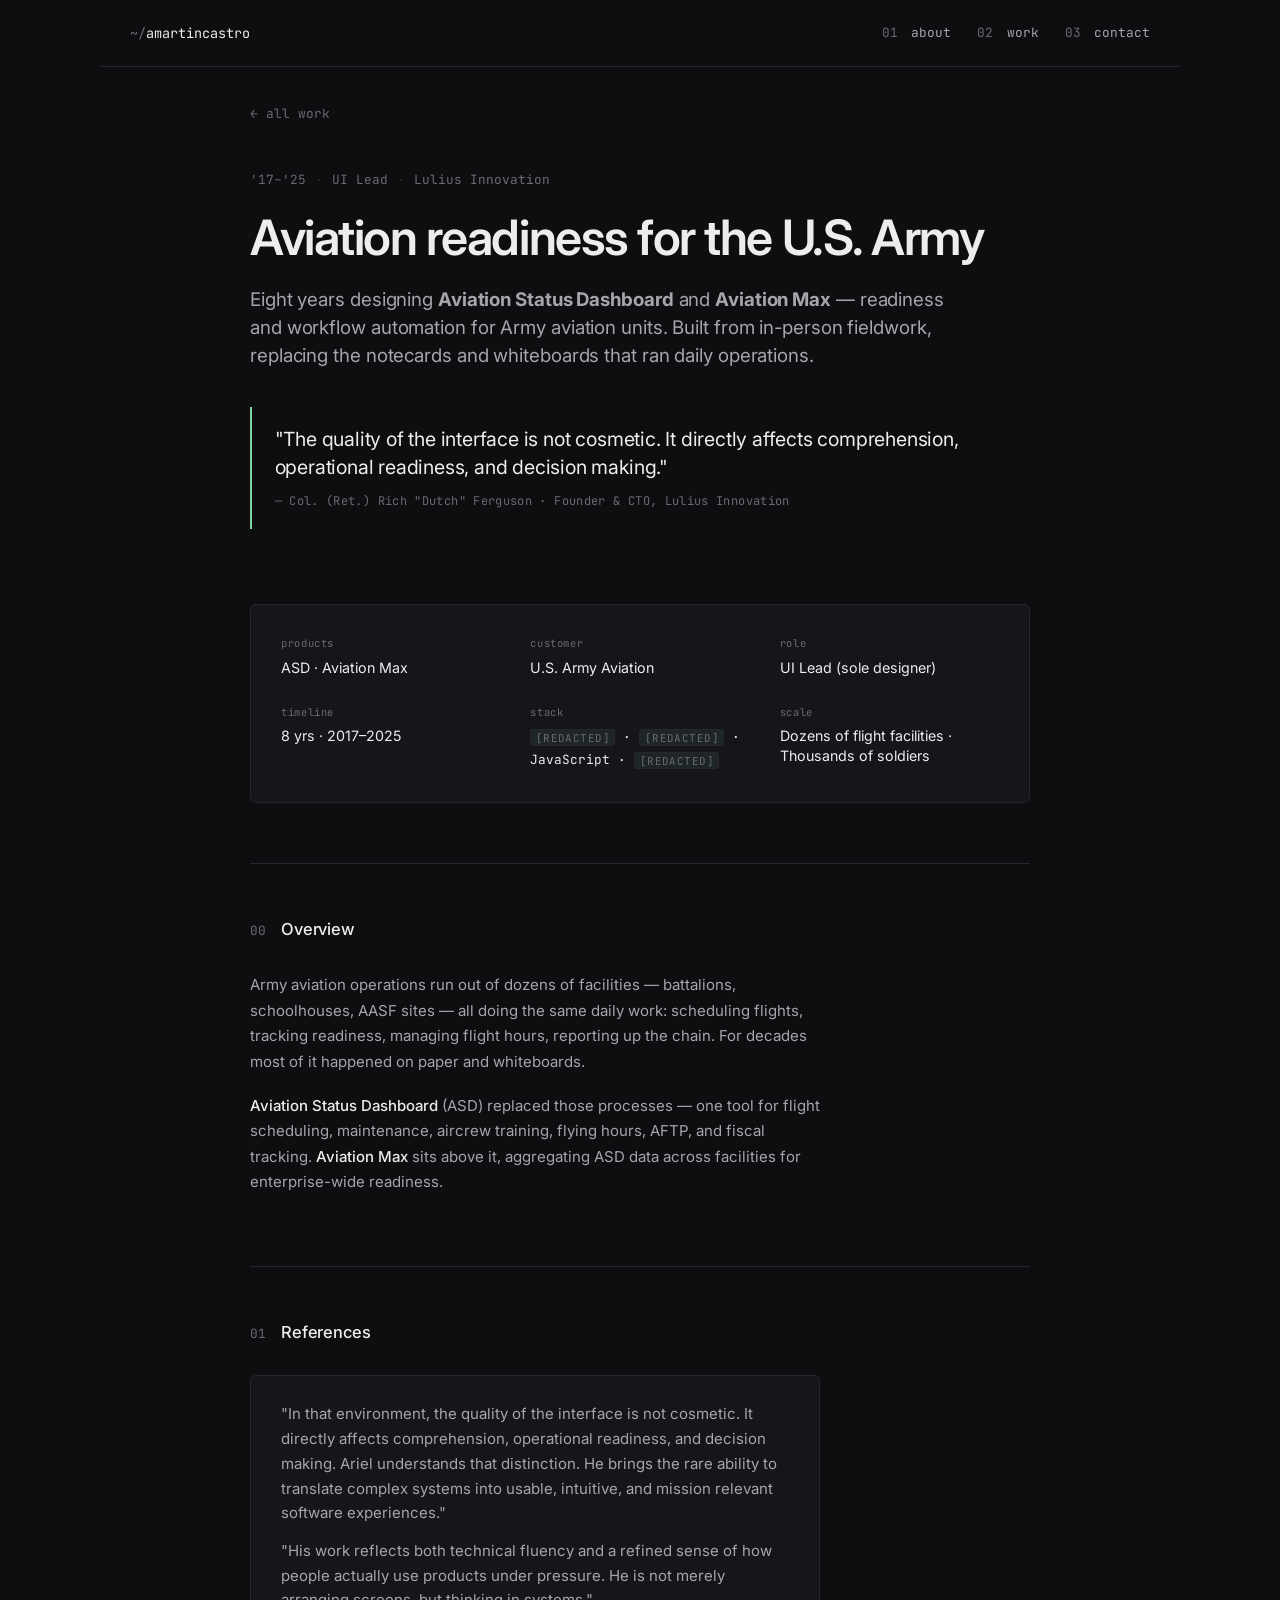
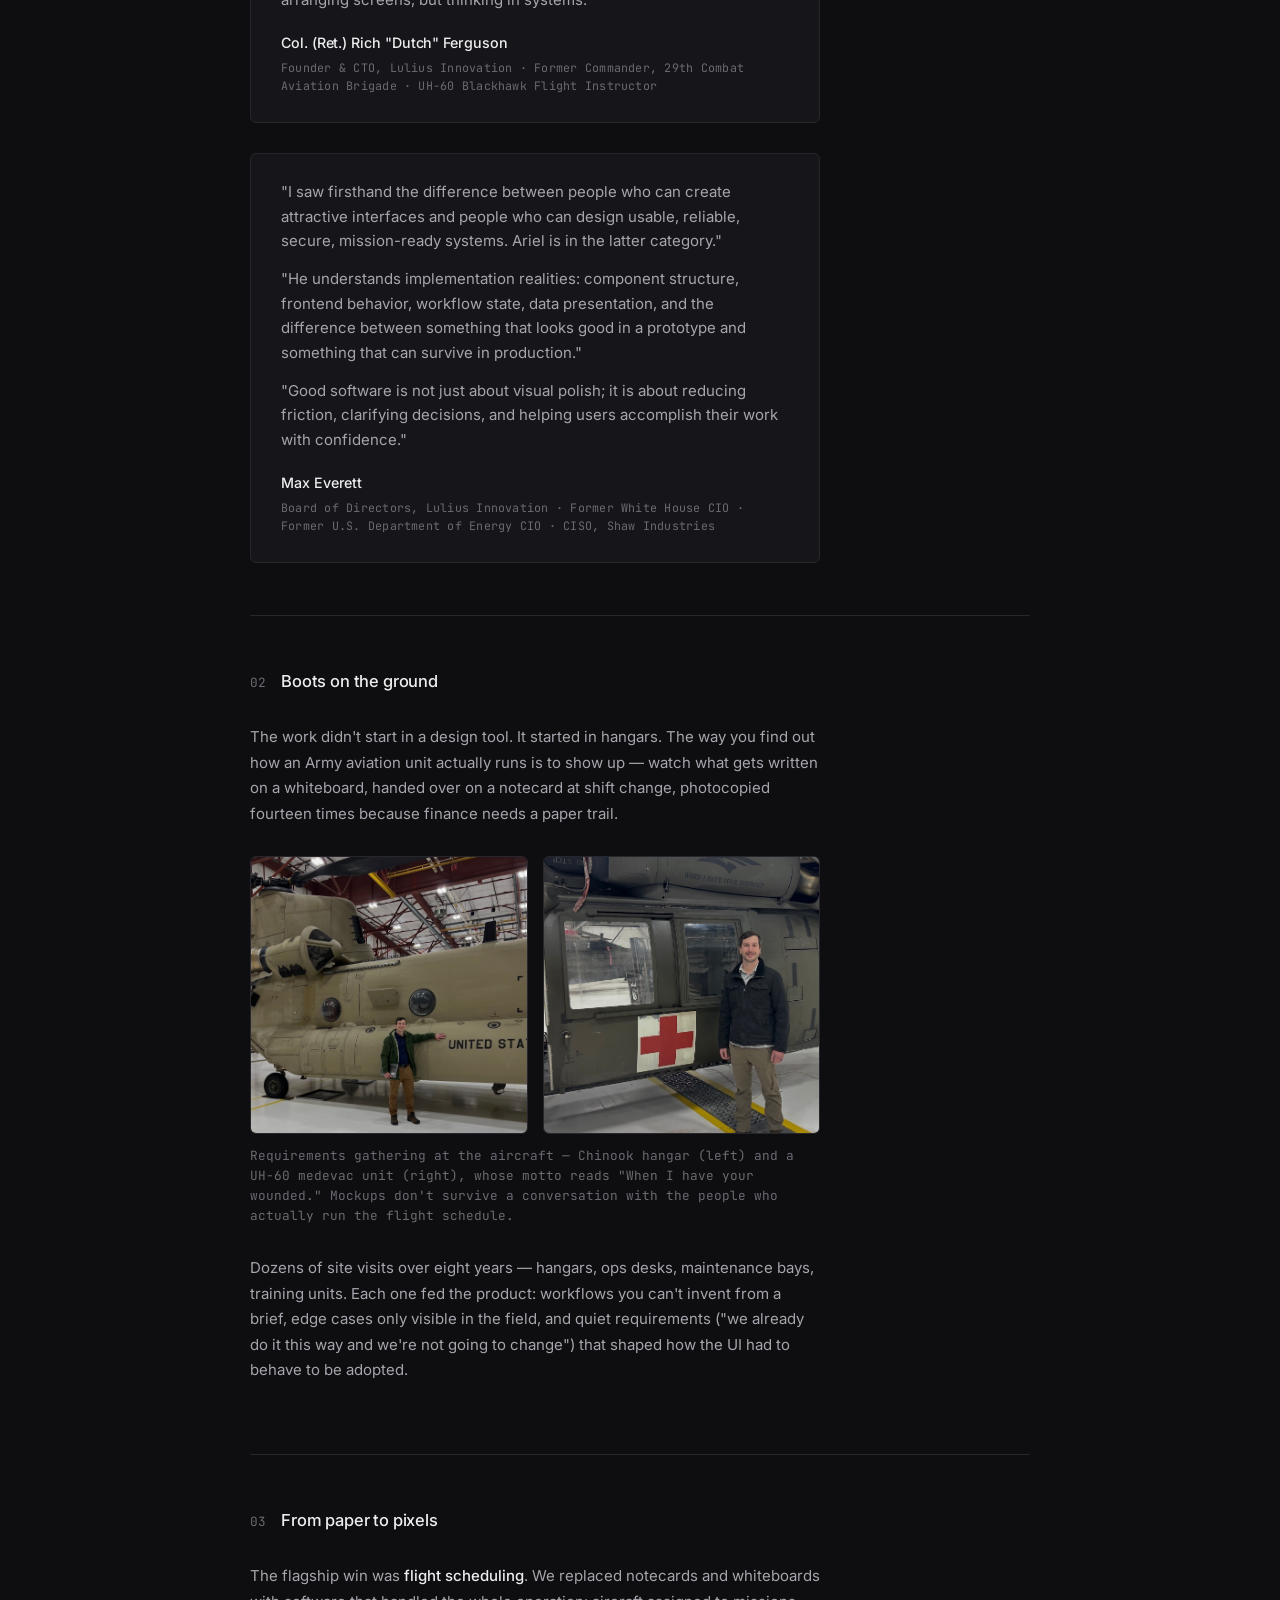
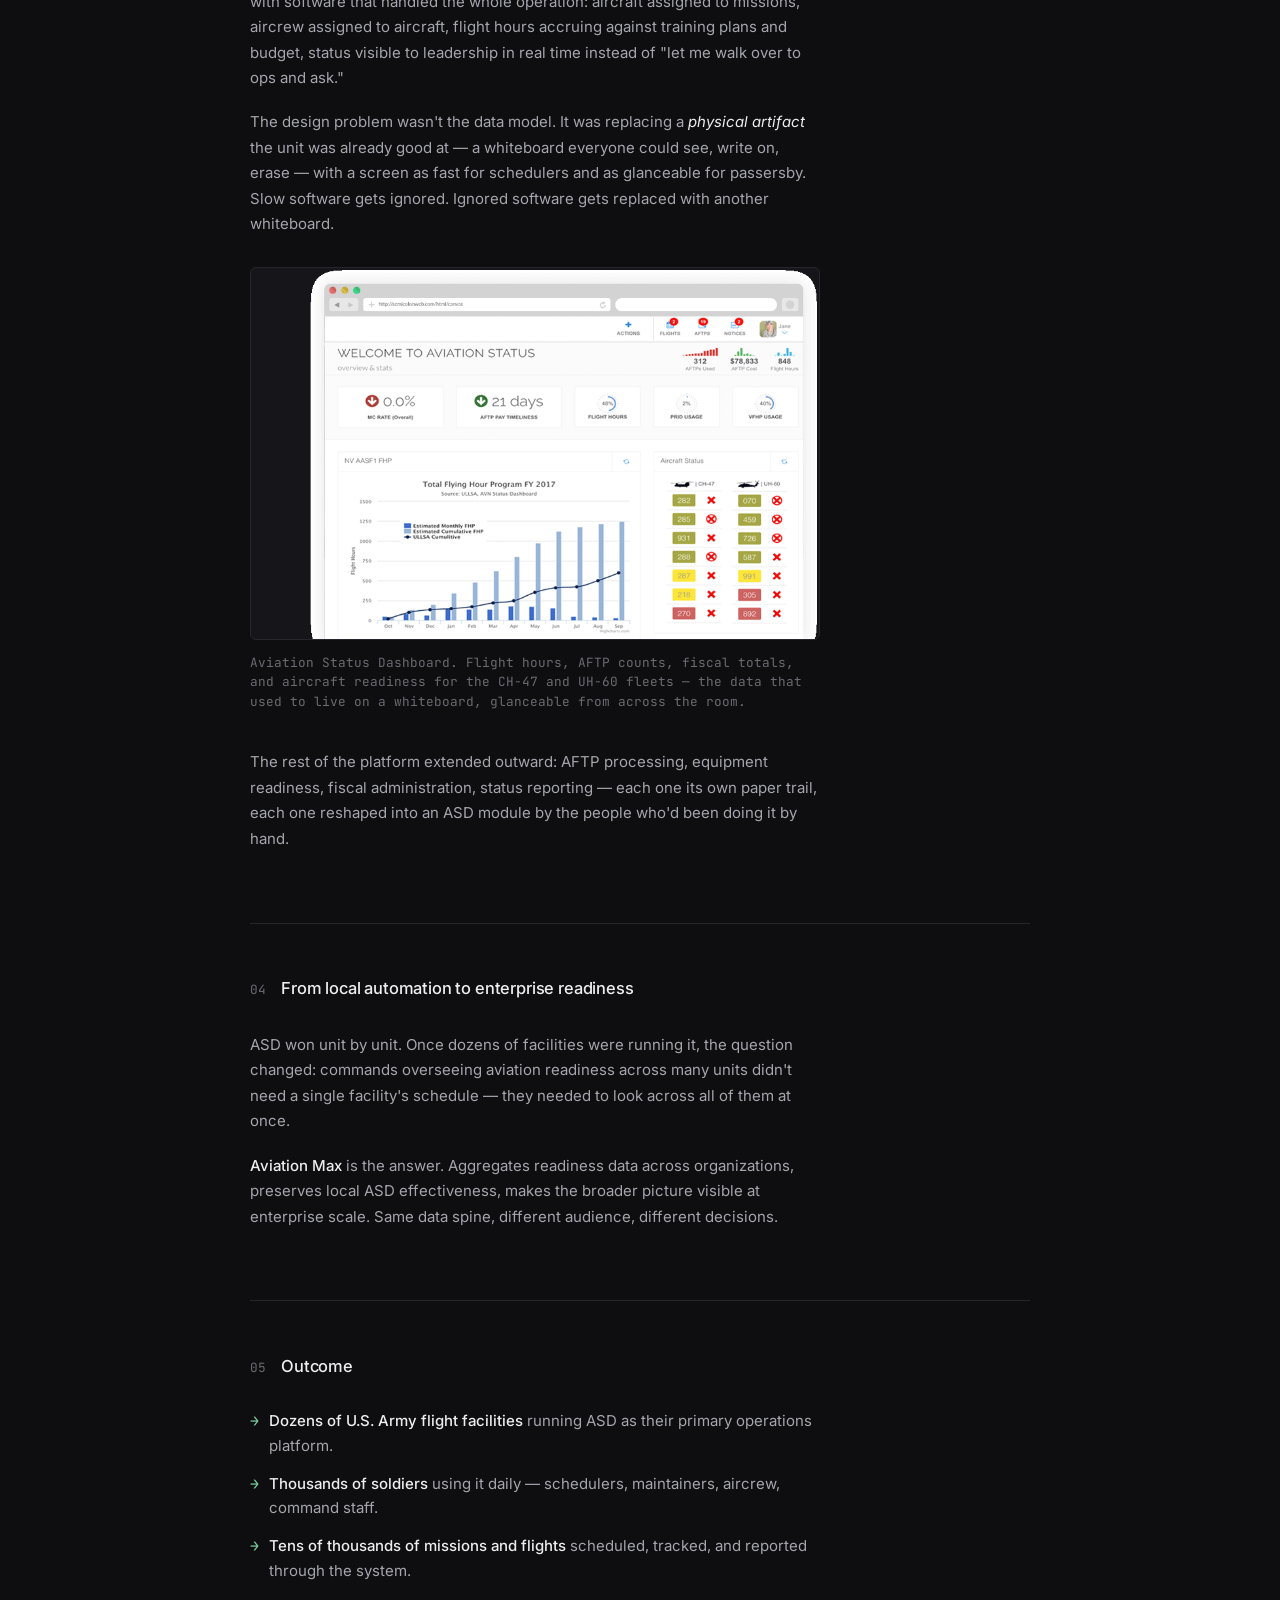
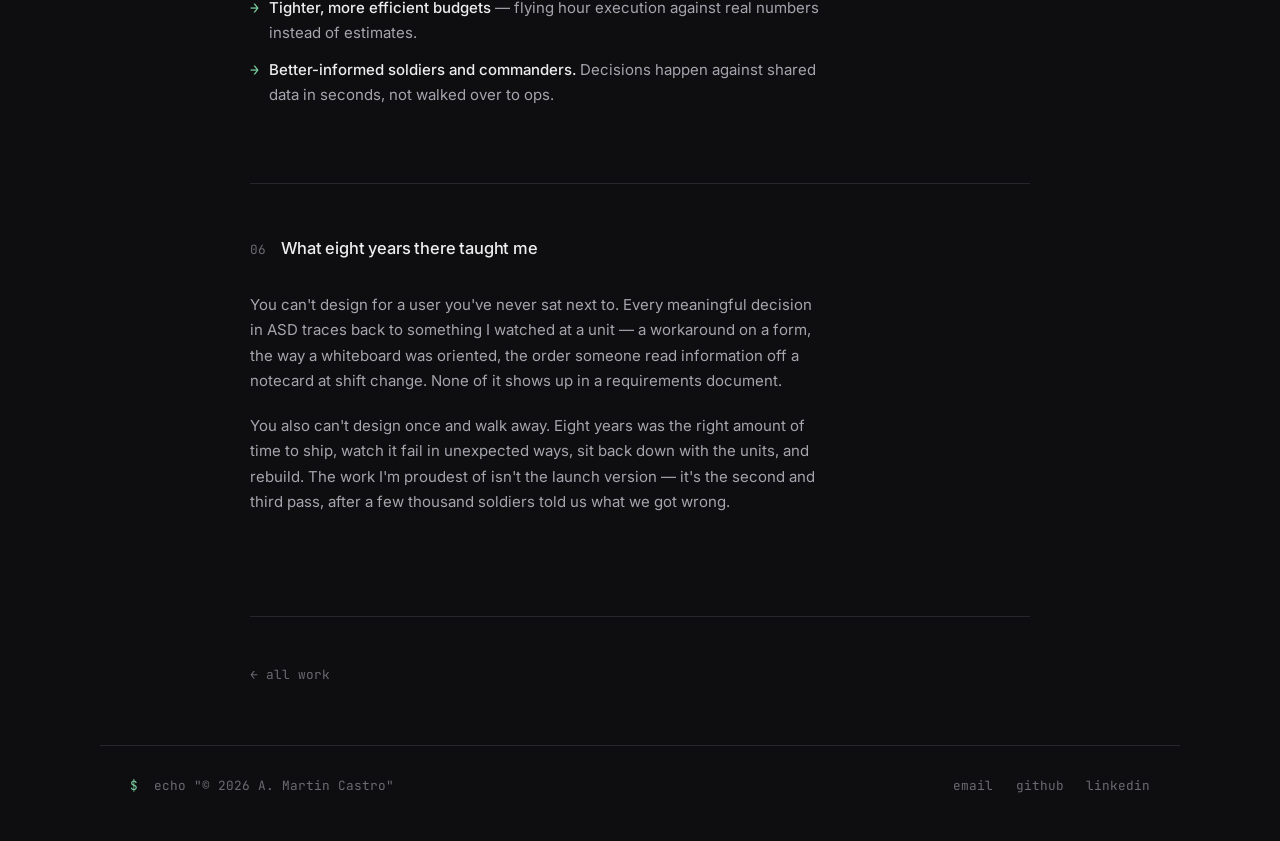
==== commit a13521a3: "Add dcg-ui case study + ASD screenshot for Lulius Third Selected Work case study: dcg-ui, the Claude" ====
--- a/case-studies/aviation-readiness/index.html
+++ b/case-studies/aviation-readiness/index.html
@@ -19,7 +19,7 @@
     <nav>
       <a href="../../#about"><span class="nav-num">01</span> about</a>
       <a href="../../#work"><span class="nav-num">02</span> work</a>
-      <a href="mailto:castroarielm@gmail.com"><span class="nav-num">03</span> contact</a>
+      <a href="../../#contact"><span class="nav-num">03</span> contact</a>
     </nav>
   </header>
 
@@ -203,6 +203,17 @@
           fast for schedulers and as glanceable for passersby. Slow software
           gets ignored. Ignored software gets replaced with another whiteboard.
         </p>
+
+        <figure class="case-figure">
+          <img src="../../assets/lulius/main-fbrowser%20(1).png" alt="Aviation Status Dashboard showing flight hour totals, AFTP counts, fiscal cost, and aircraft readiness columns for CH-47 and UH-60 helicopters, alongside a flying hour program chart" />
+          <figcaption>
+            Aviation Status Dashboard. Flight hours, AFTP counts, fiscal
+            totals, and aircraft readiness for the CH-47 and UH-60 fleets —
+            the data that used to live on a whiteboard, glanceable from
+            across the room.
+          </figcaption>
+        </figure>
+
         <p>
           The rest of the platform extended outward: AFTP processing,
           equipment readiness, fiscal administration, status reporting —
--- a/styles.css
+++ b/styles.css
@@ -22,6 +22,14 @@
   -webkit-font-smoothing: antialiased;
 }
 
+html {
+  scroll-behavior: smooth;
+}
+
+section[id] {
+  scroll-margin-top: 5rem;
+}
+
 code, .mono, .brand, .brand-mark, .brand-name, .hero-label,
 .section-num, .col-year, .col-stack, .col-link, .prompt {
   font-family: "JetBrains Mono", ui-monospace, "SF Mono", Menlo, monospace;
@@ -39,12 +47,16 @@
 
 /* Header */
 .site-header {
+  position: sticky;
+  top: 0;
+  z-index: 100;
   display: flex;
   justify-content: space-between;
   align-items: center;
   max-width: var(--max);
   margin: 0 auto;
   padding: 1.5rem 2rem;
+  background: var(--bg);
   border-bottom: 1px solid var(--rule);
 }
 
@@ -107,7 +119,7 @@
 
 .hero-name {
   font-family: "Inter", sans-serif;
-  font-size: clamp(2.5rem, 6vw, 4.25rem);
+  font-size: clamp(2.25rem, 5.25vw, 3.75rem);
   font-weight: 600;
   line-height: 1;
   letter-spacing: -0.035em;
@@ -741,6 +753,98 @@
   max-width: 22rem;
 }
 
+/* Code block (used inside case bodies for skill snippets, etc.) */
+.case-body pre {
+  background: var(--bg-soft);
+  border: 1px solid var(--rule);
+  border-radius: 6px;
+  padding: 1.25rem;
+  overflow-x: auto;
+  font-family: "JetBrains Mono", ui-monospace, monospace;
+  font-size: 0.78rem;
+  line-height: 1.6;
+  color: var(--ink-soft);
+  margin: 1.5rem 0 2rem;
+}
+
+.case-body pre code {
+  background: transparent;
+  border: none;
+  padding: 0;
+  color: inherit;
+  font-size: inherit;
+}
+
+/* System snapshot: side-by-side swatch + code on desktop */
+.system-snapshot {
+  display: grid;
+  grid-template-columns: 1fr 1fr;
+  gap: 1.25rem;
+  margin: 2rem 0 2.5rem;
+  align-items: start;
+}
+
+.system-snapshot pre {
+  margin: 0;
+  height: 100%;
+}
+
+/* Color swatch grid */
+.color-swatch {
+  display: grid;
+  grid-template-columns: repeat(2, 1fr);
+  gap: 0.6rem;
+}
+
+.swatch-item {
+  background: var(--bg-soft);
+  border: 1px solid var(--rule);
+  border-radius: 4px;
+  overflow: hidden;
+}
+
+.swatch-fill {
+  width: 100%;
+  height: 3.5rem;
+  border-bottom: 1px solid var(--rule);
+}
+
+.swatch-meta {
+  padding: 0.45rem 0.7rem 0.55rem;
+  display: flex;
+  flex-direction: column;
+  gap: 0.1rem;
+}
+
+.swatch-name {
+  font-family: "Inter", sans-serif;
+  font-size: 0.8rem;
+  font-weight: 500;
+  color: var(--ink);
+}
+
+.swatch-hex {
+  font-family: "JetBrains Mono", ui-monospace, monospace;
+  font-size: 0.7rem;
+  color: var(--ink-faint);
+}
+
+@media (max-width: 768px) {
+  .system-snapshot {
+    grid-template-columns: 1fr;
+  }
+
+  .color-swatch {
+    grid-template-columns: repeat(3, 1fr);
+  }
+}
+
+@media (max-width: 480px) {
+  .color-swatch {
+    grid-template-columns: repeat(2, 1fr);
+  }
+}
+
 /* Side-by-side figure row (used when two photos belong together) */
 .case-figures-row {
   display: grid;
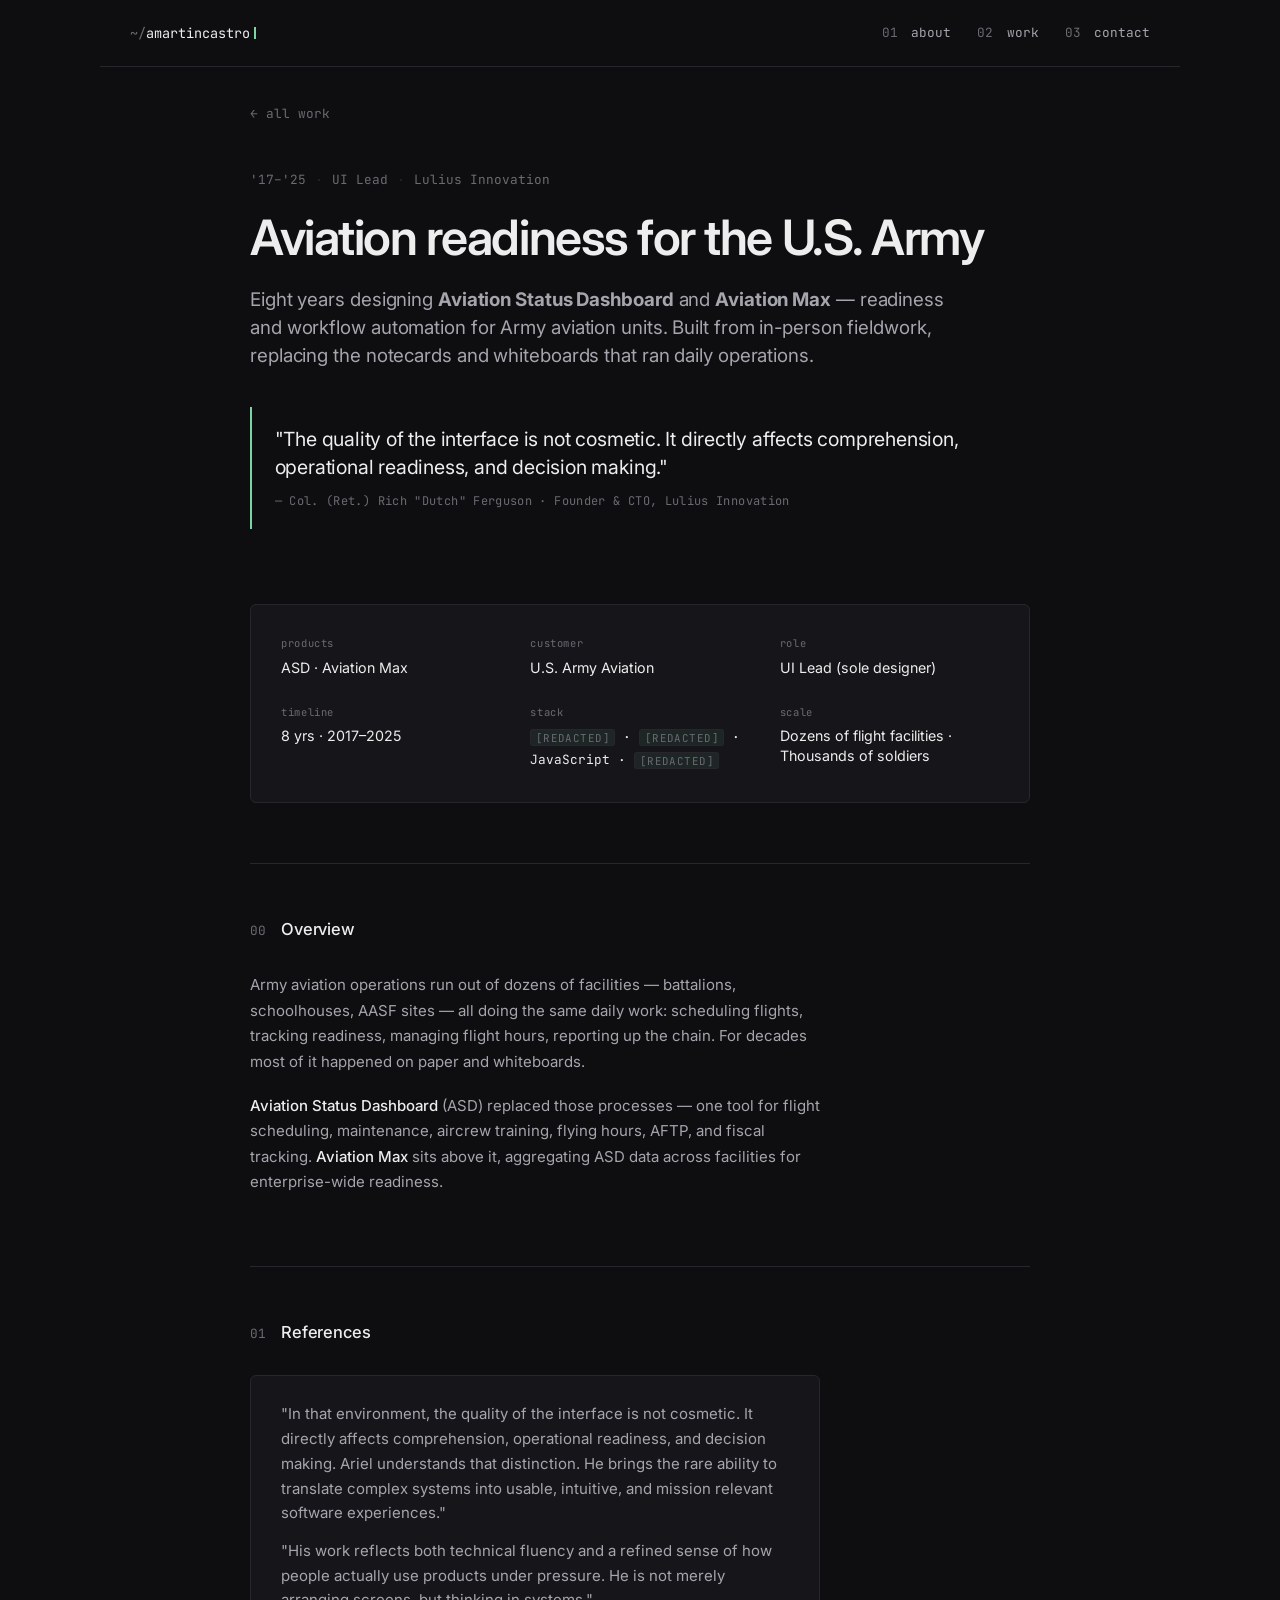
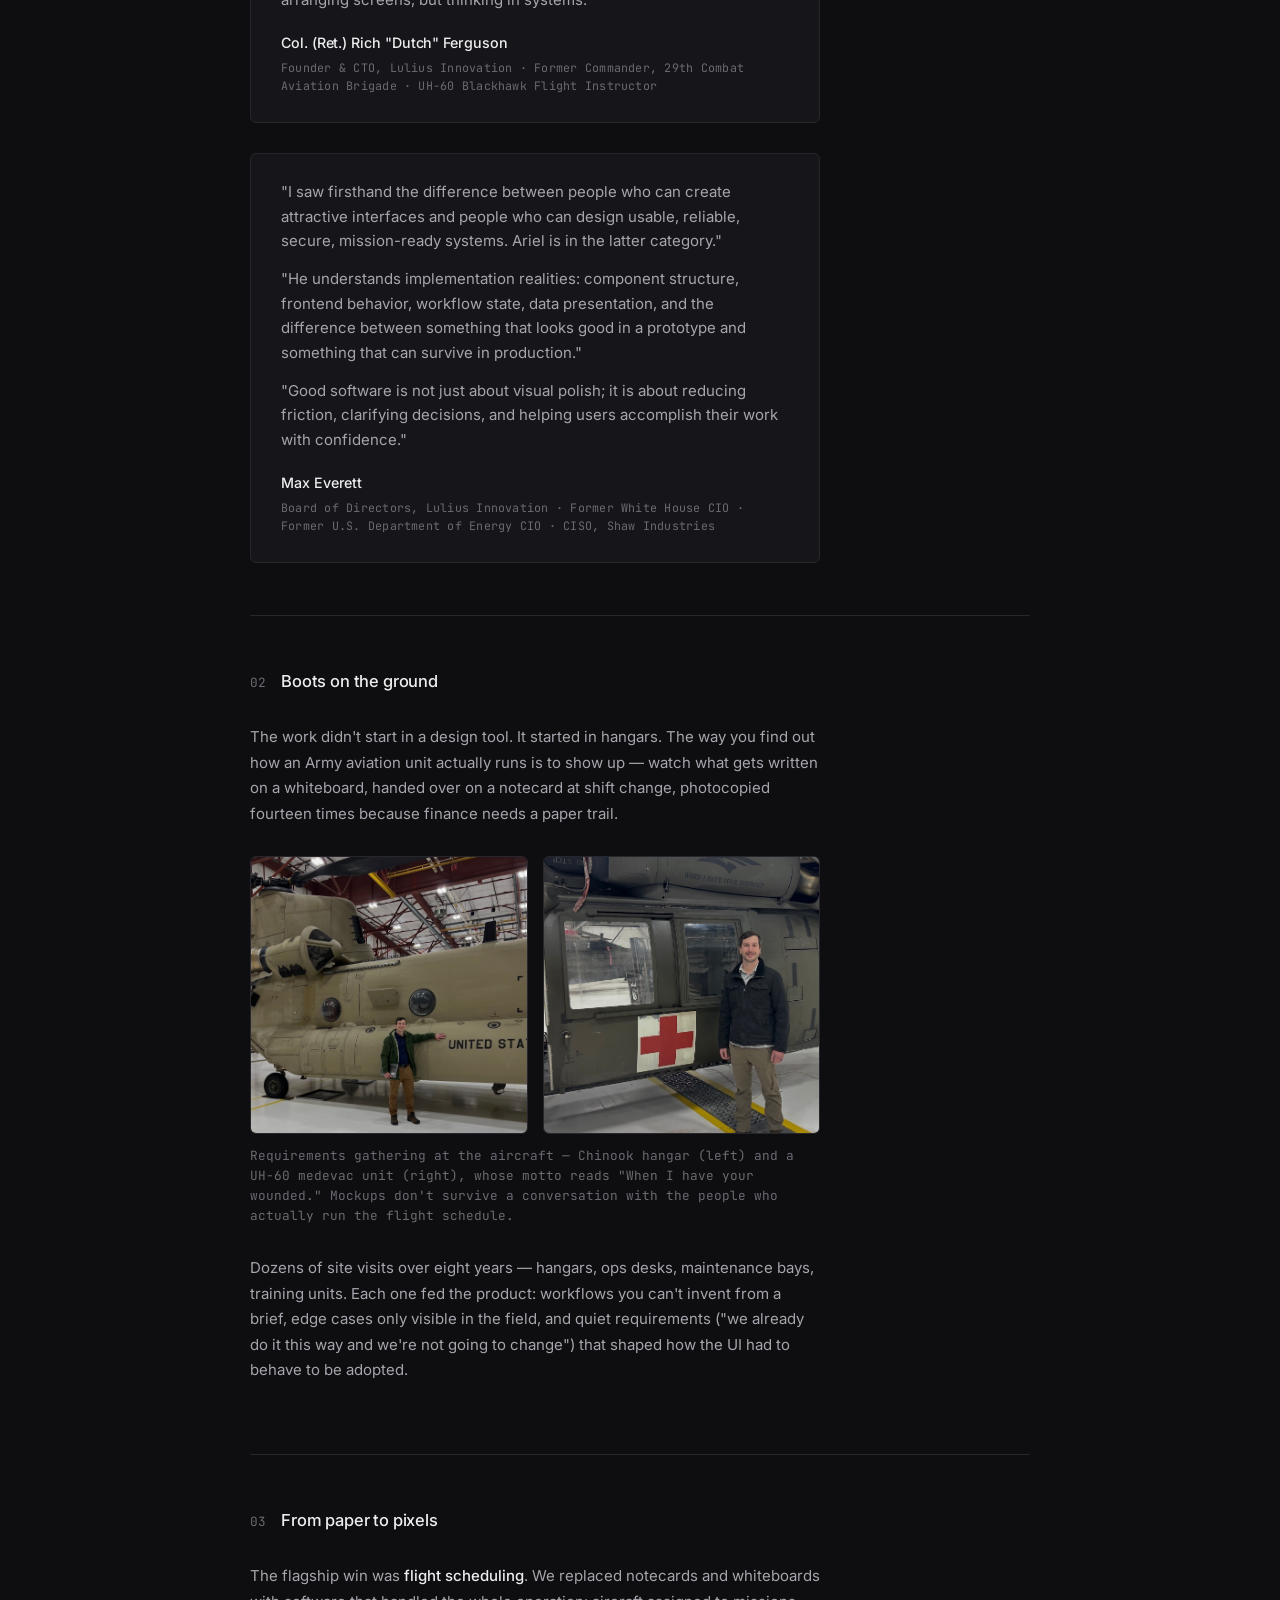
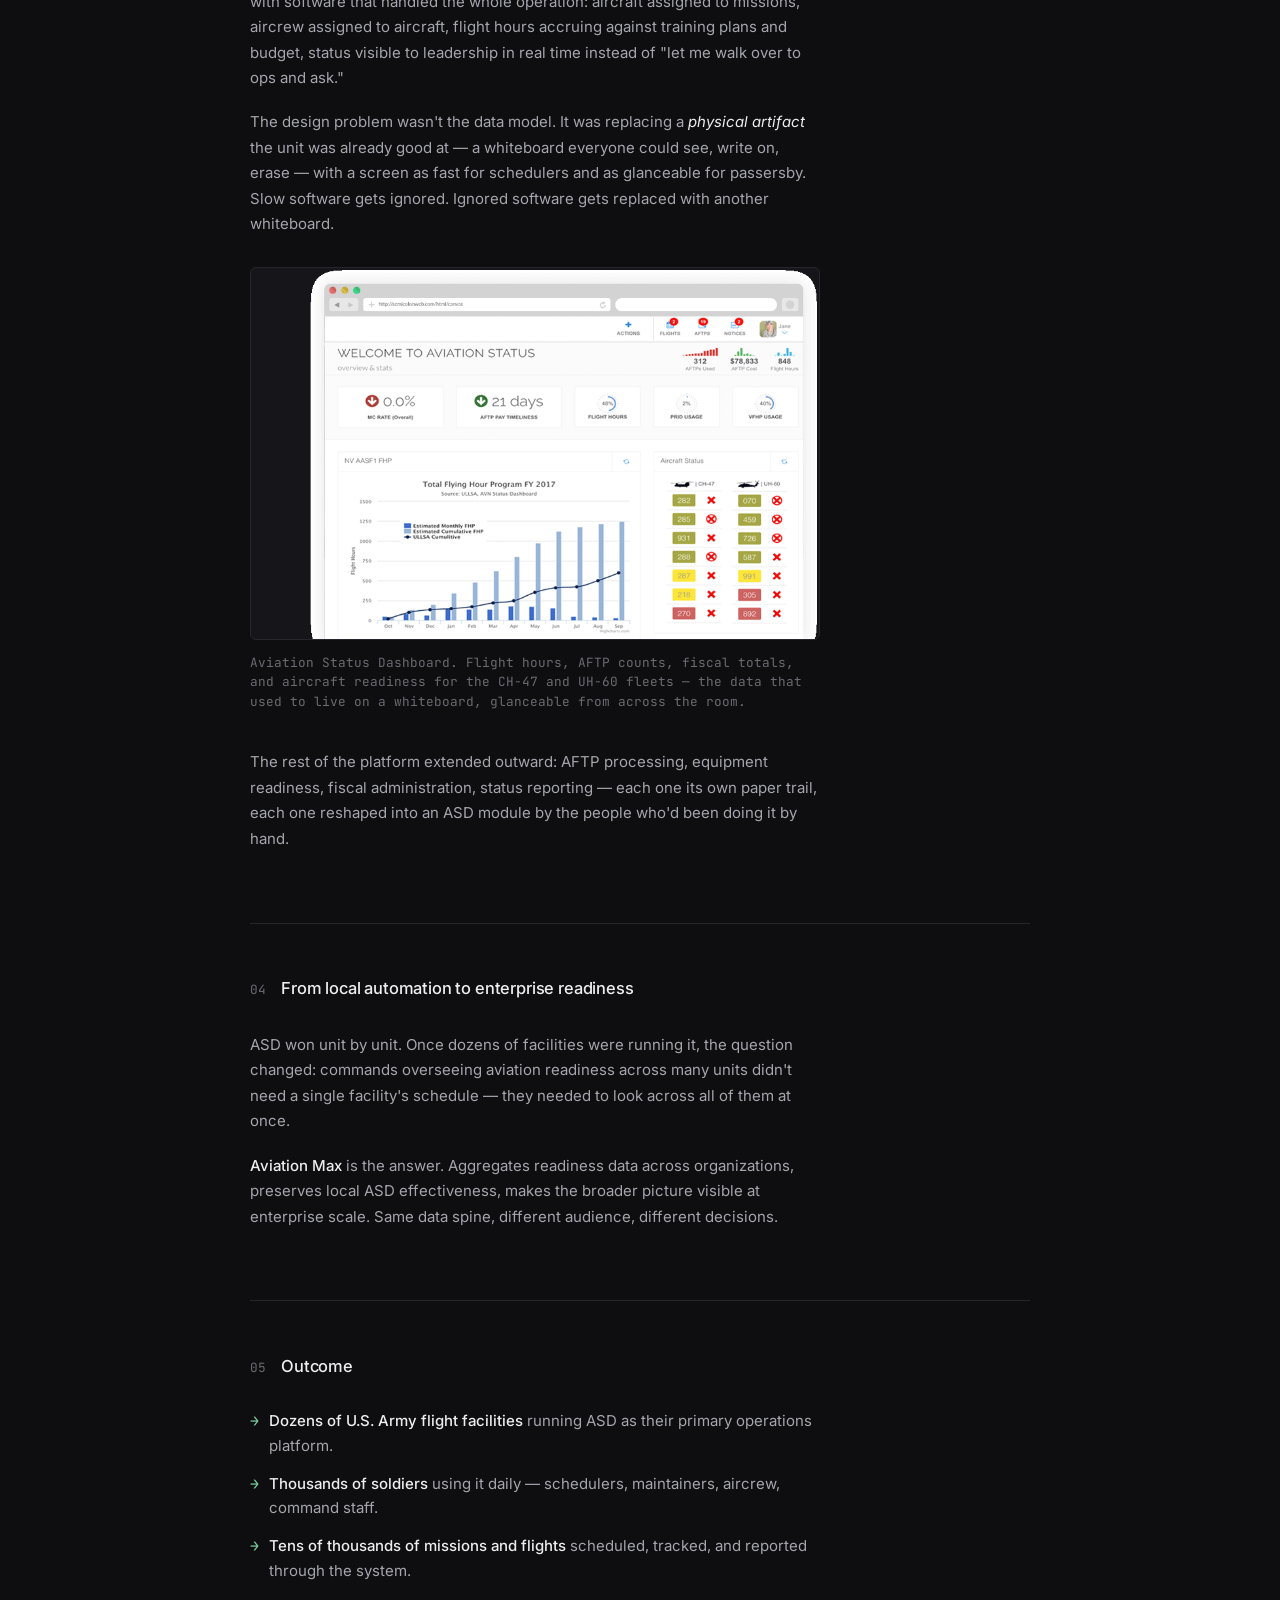
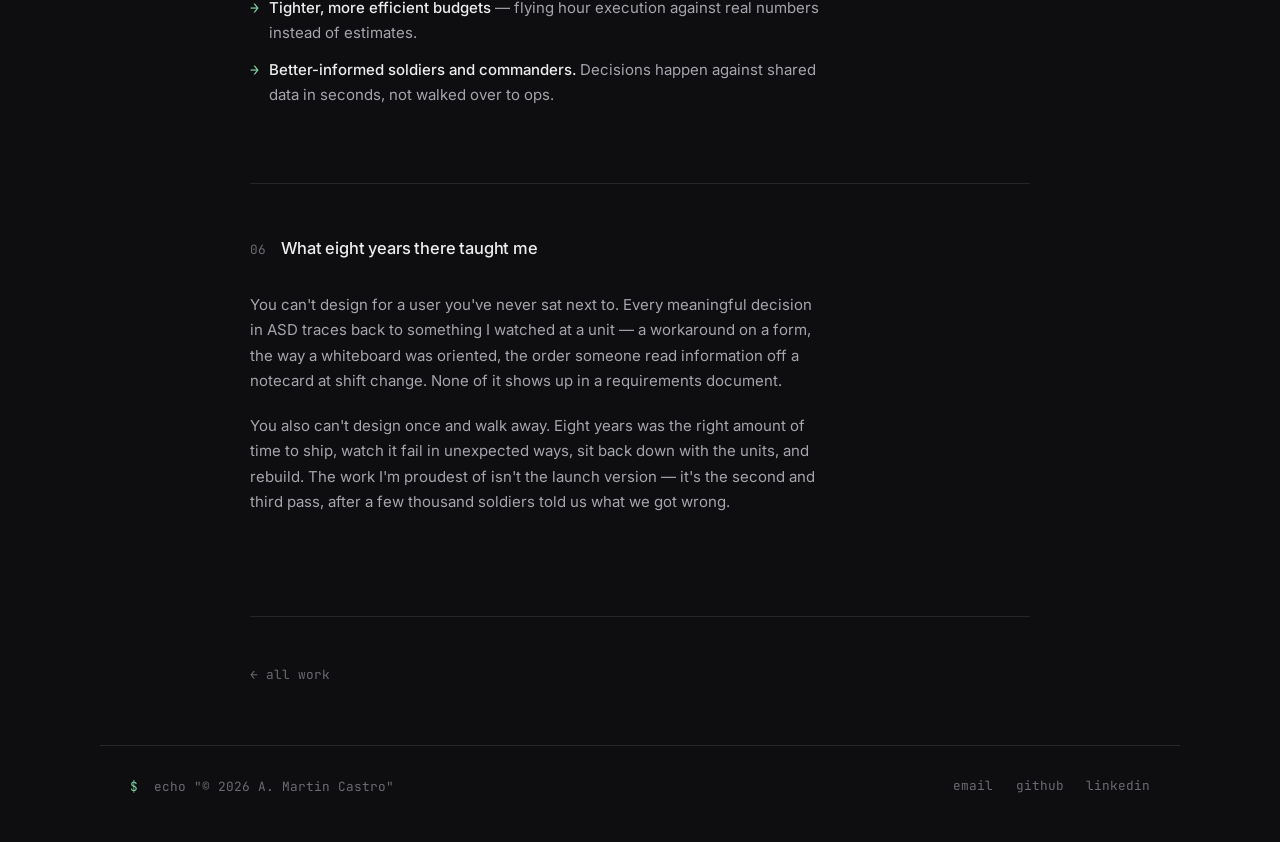
==== commit 7184c676: "Add six small visual flourishes across the site 1. Mint text selection (::selection) site-wide 2. Bl" ====
--- a/case-studies/aviation-readiness/index.html
+++ b/case-studies/aviation-readiness/index.html
@@ -314,5 +314,7 @@
       <a href="https://linkedin.com/in/arielmcastro">linkedin</a>
     </div>
   </footer>
+
+  <script src="../../assets/main.js"></script>
 </body>
 </html>
--- a/styles.css
+++ b/styles.css
@@ -30,6 +30,54 @@
   scroll-margin-top: 5rem;
 }
 
+/* Selection styling */
+::selection {
+  background: var(--accent);
+  color: var(--bg);
+}
+::-moz-selection {
+  background: var(--accent);
+  color: var(--bg);
+}
+
+/* Animated underline on text-link anchors (case body, footer, contact) */
+.case-body a,
+.footer-links a,
+.contact-value a {
+  background-image: linear-gradient(currentColor, currentColor);
+  background-position: 0% 100%;
+  background-repeat: no-repeat;
+  background-size: 0% 1px;
+  transition: background-size 0.2s ease, color 0.15s ease;
+  padding-bottom: 1px;
+}
+
+.case-body a:hover,
+.footer-links a:hover,
+.contact-value a:hover {
+  background-size: 100% 1px;
+}
+
+/* Section fade-up on scroll-in (JS-gated; respects prefers-reduced-motion) */
+.js .fade-up {
+  opacity: 0;
+  transform: translateY(8px);
+  transition: opacity 0.45s ease-out, transform 0.45s ease-out;
+}
+
+.js .fade-up.in-view {
+  opacity: 1;
+  transform: translateY(0);
+}
+
+@media (prefers-reduced-motion: reduce) {
+  .js .fade-up {
+    opacity: 1;
+    transform: none;
+    transition: none;
+  }
+}
+
 code, .mono, .brand, .brand-mark, .brand-name, .hero-label,
 .section-num, .col-year, .col-stack, .col-link, .prompt {
   font-family: "JetBrains Mono", ui-monospace, "SF Mono", Menlo, monospace;
@@ -72,6 +120,28 @@
   color: var(--ink);
 }
 
+/* Blinking cursor after the brand name (terminal flourish) */
+.brand-name::after {
+  content: '';
+  display: inline-block;
+  width: 2px;
+  height: 0.9em;
+  background: var(--accent);
+  margin-left: 0.3em;
+  vertical-align: -0.1em;
+  animation: brand-cursor-blink 1.05s steps(2, start) infinite;
+}
+
+@keyframes brand-cursor-blink {
+  to { opacity: 0; }
+}
+
+@media (prefers-reduced-motion: reduce) {
+  .brand-name::after {
+    animation: none;
+  }
+}
+
 .site-header nav {
   display: flex;
   gap: 1.75rem;
@@ -87,6 +157,11 @@
 }
 
 .site-header nav a:hover .nav-num {
+  color: var(--accent);
+}
+
+.site-header nav a.active,
+.site-header nav a.active .nav-num {
   color: var(--accent);
 }
 
@@ -199,6 +274,13 @@
   object-fit: cover;
   border: 1px solid var(--rule);
   background: var(--bg-soft);
+  transition: transform 0.25s ease, filter 0.25s ease, border-color 0.25s ease;
+}
+
+.about-headshot:hover {
+  transform: scale(1.04);
+  filter: brightness(1.08);
+  border-color: var(--accent);
 }
 
 .about-text {
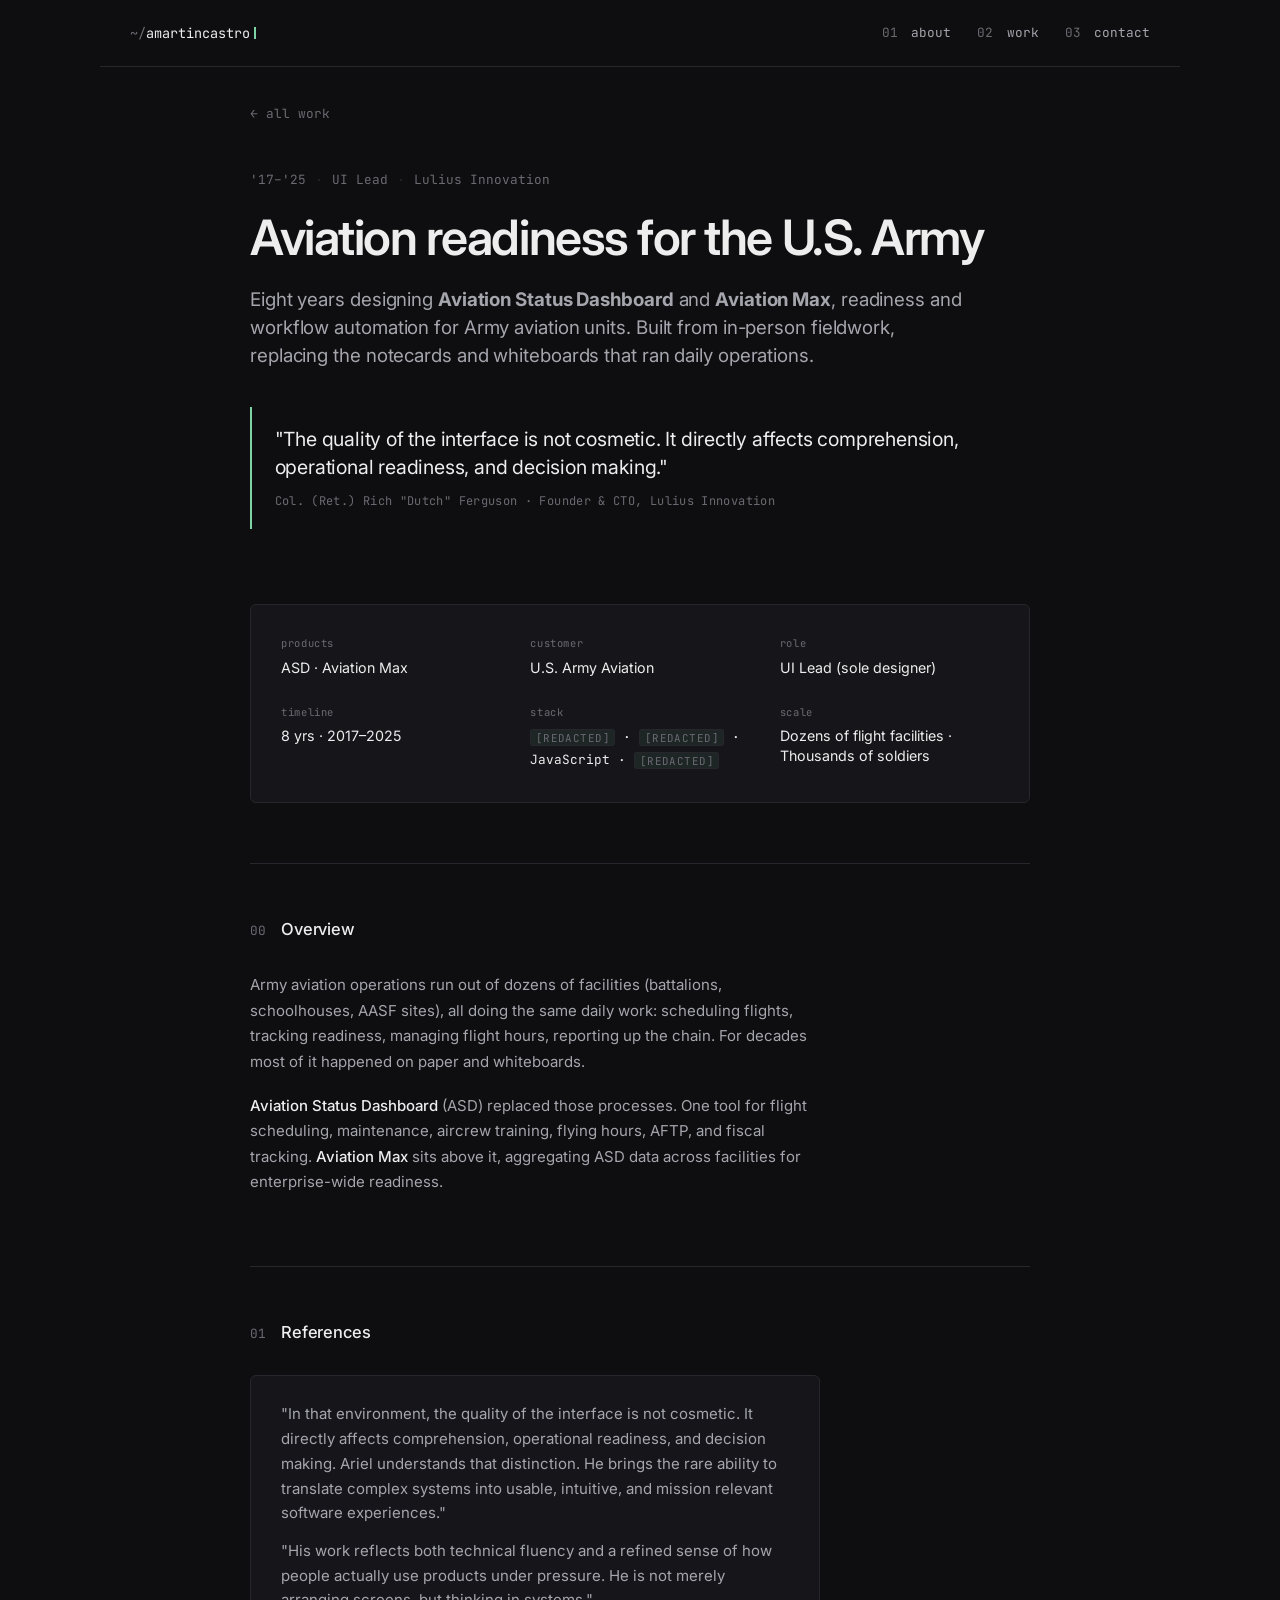
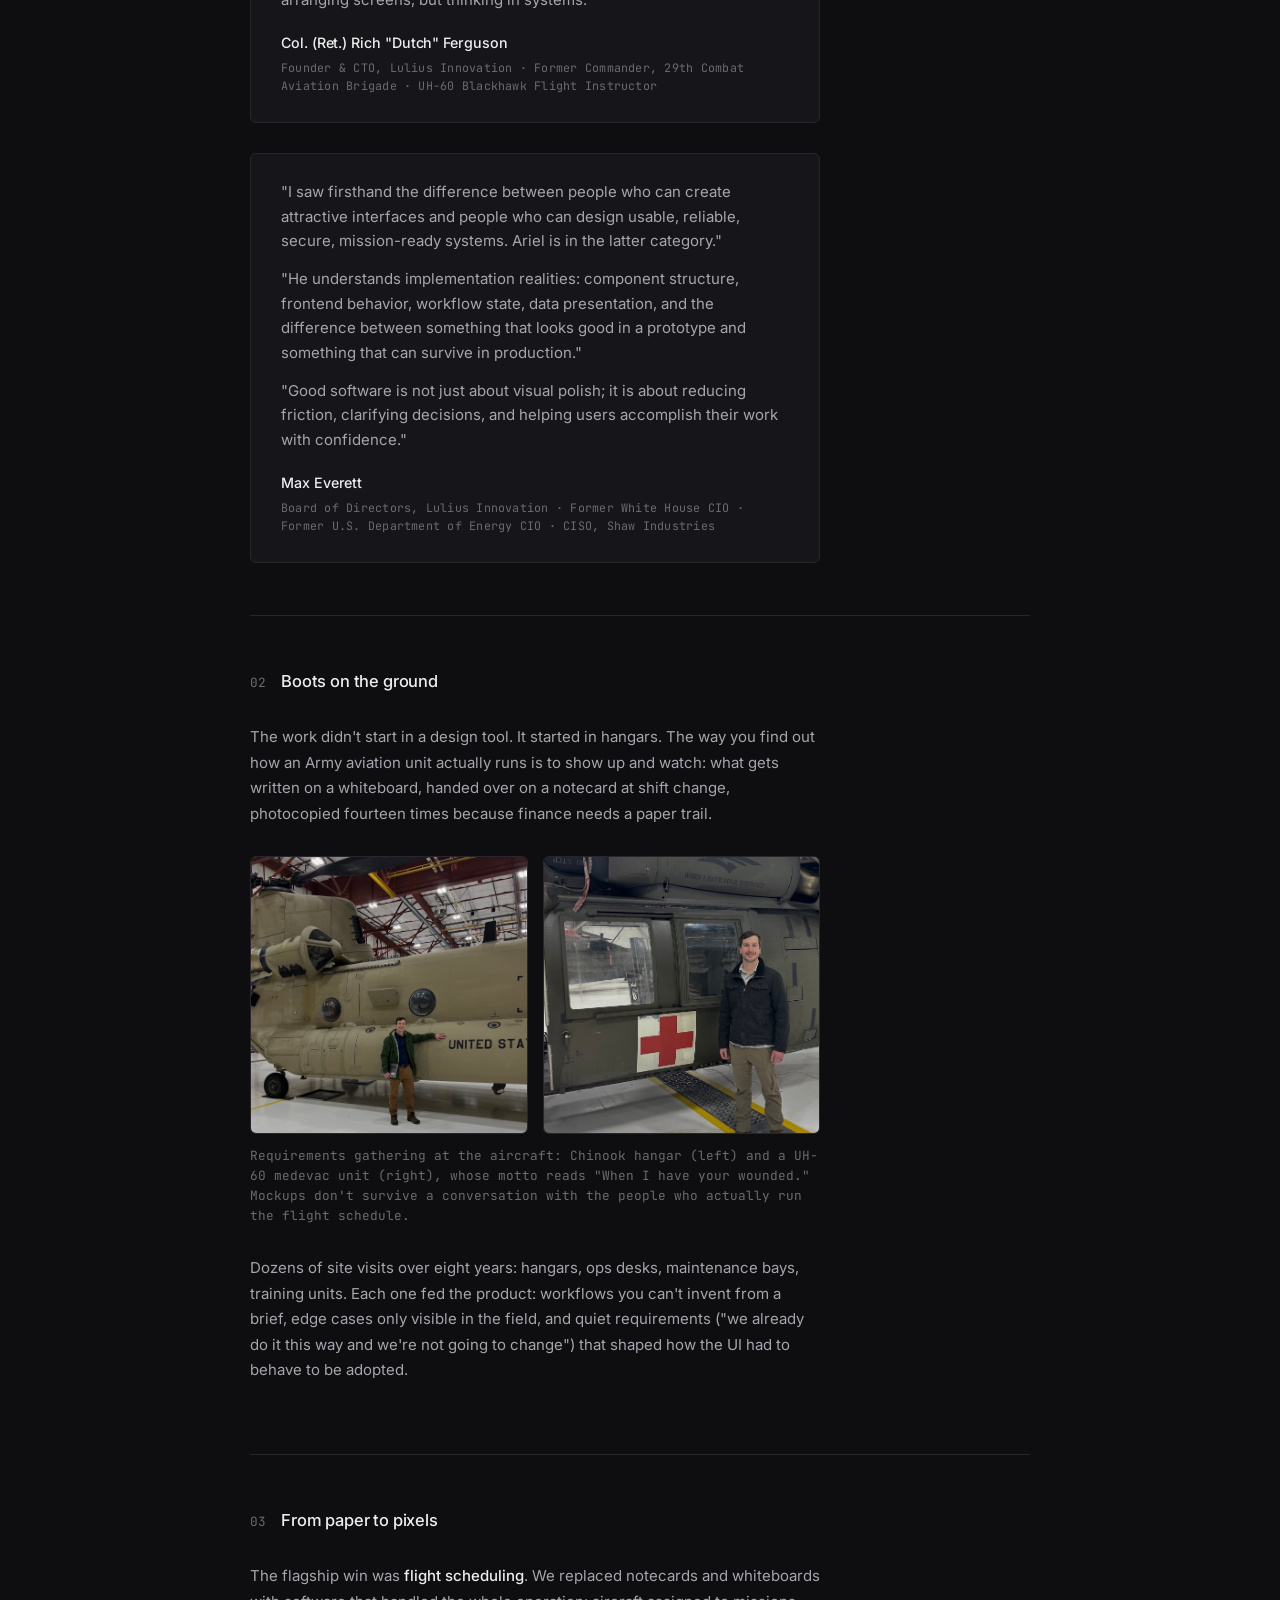
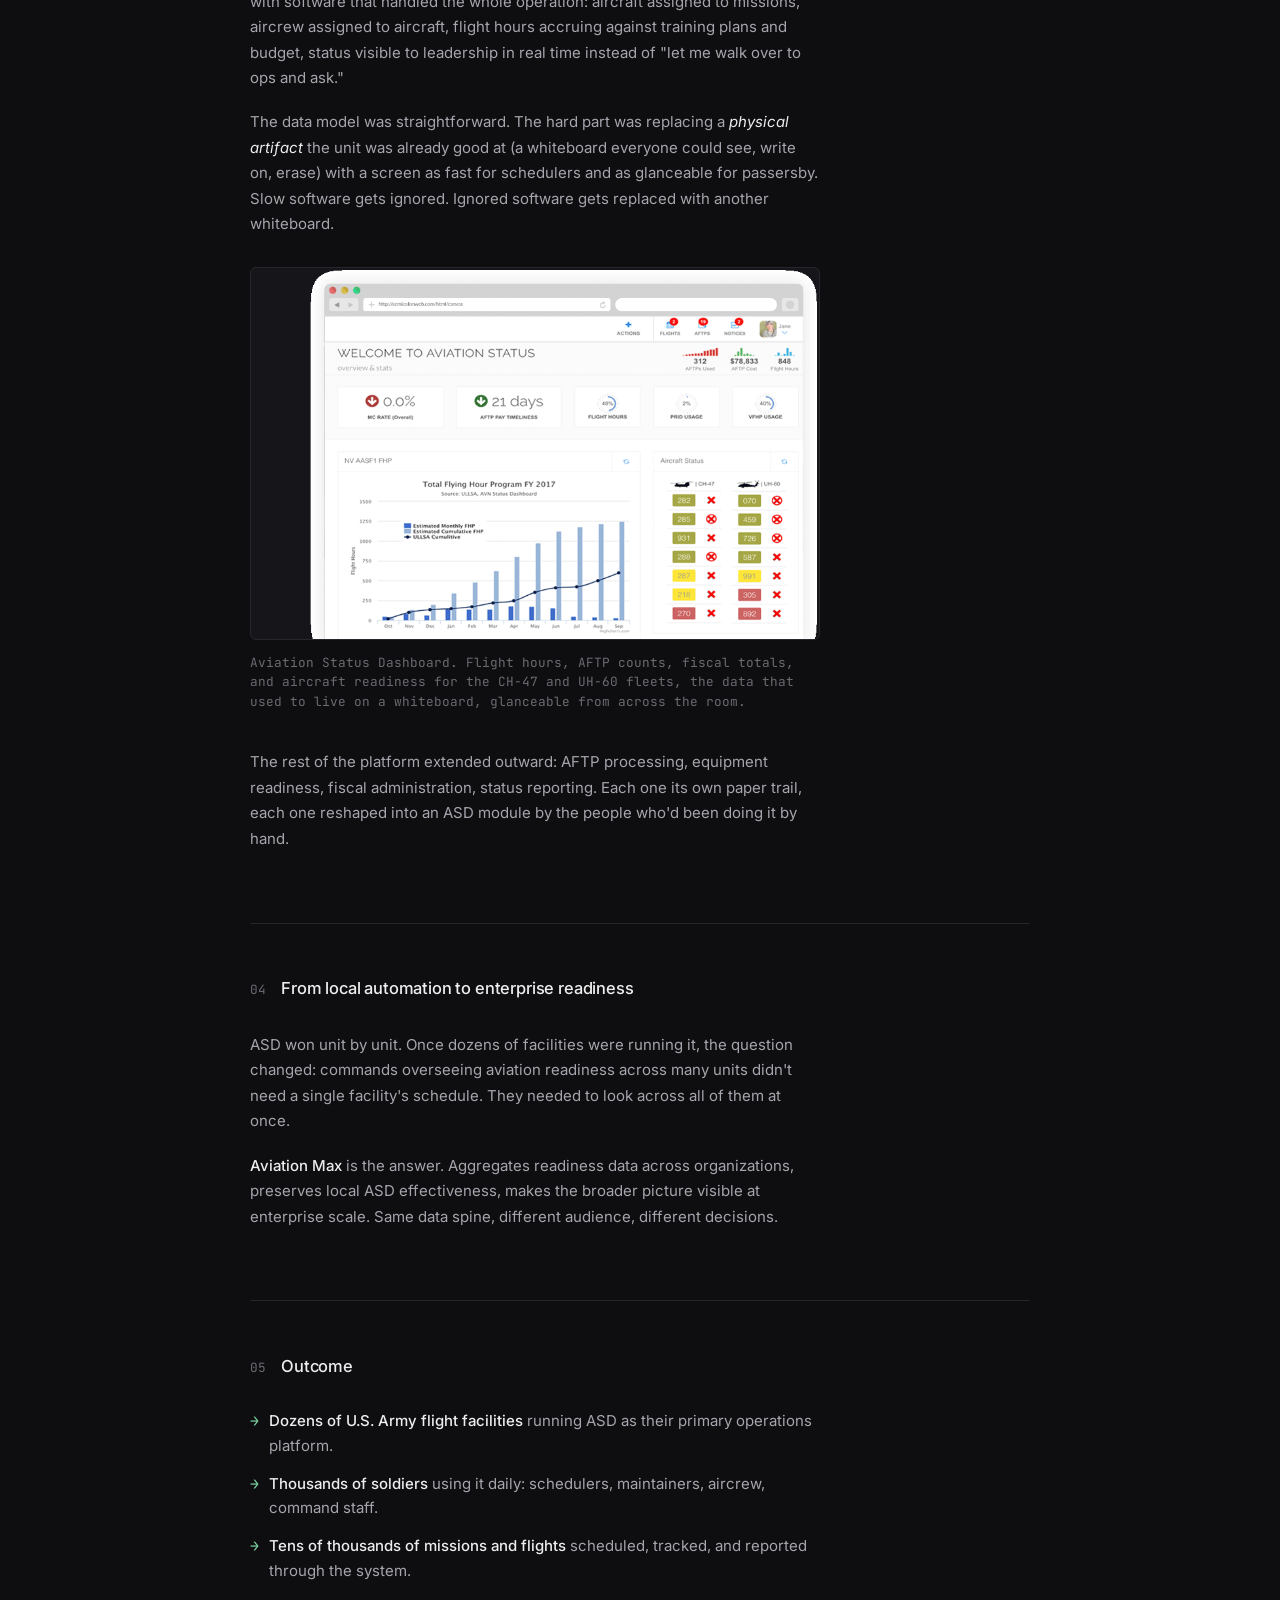
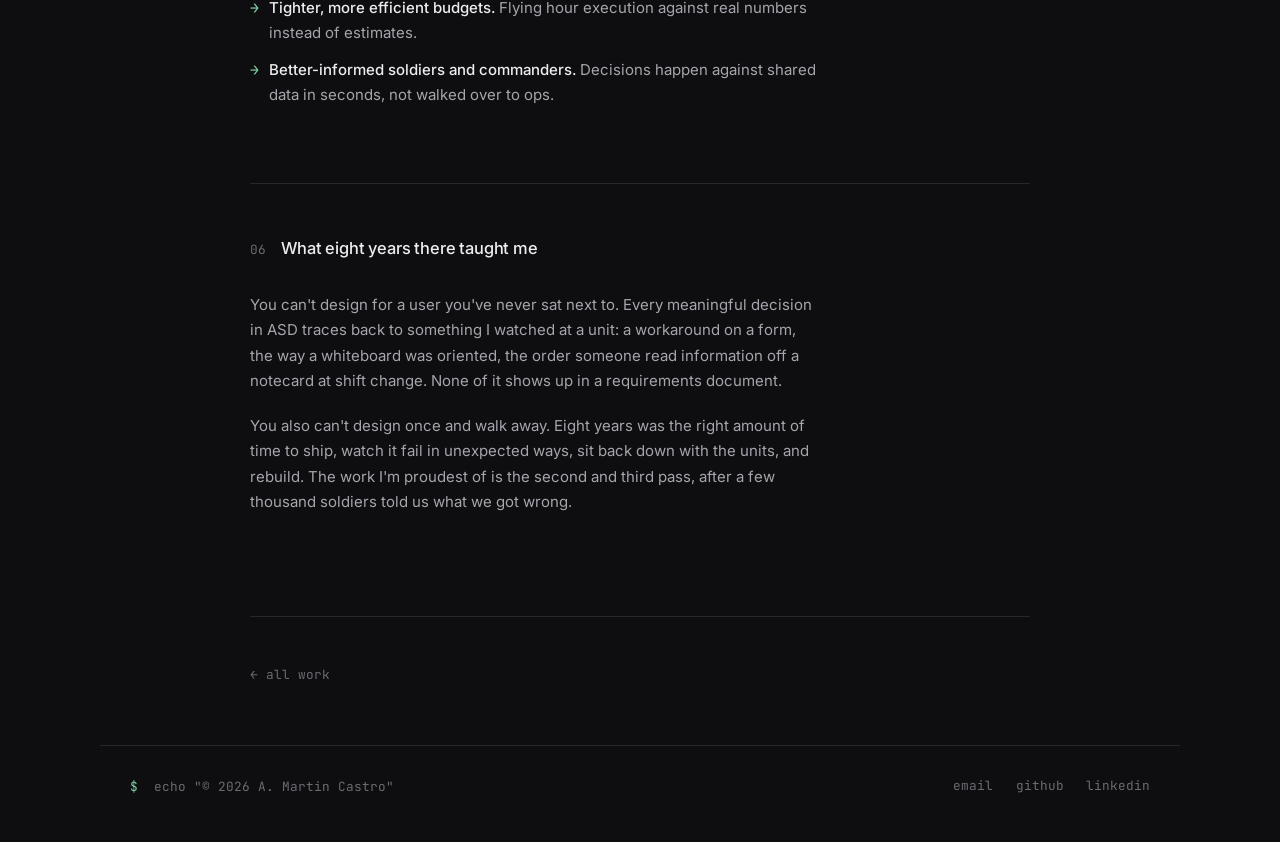
==== commit 715dac1d: "Prose pass: remove em-dashes and contrastive "X isn't Y, it's Z" Em-dashes (the heavy concentration " ====
--- a/case-studies/aviation-readiness/index.html
+++ b/case-studies/aviation-readiness/index.html
@@ -3,7 +3,8 @@
 <head>
   <meta charset="utf-8" />
   <meta name="viewport" content="width=device-width, initial-scale=1" />
-  <title>Aviation readiness for the U.S. Army — A. Martin Castro</title>
+  <title>Aviation readiness for the U.S. Army · A. Martin Castro</title>
+  <link rel="icon" type="image/svg+xml" href="../../assets/favicon.svg" />
   <link rel="preconnect" href="https://fonts.googleapis.com" />
   <link rel="preconnect" href="https://fonts.gstatic.com" crossorigin />
   <link href="https://fonts.googleapis.com/css2?family=Inter:wght@400;500;600;700&family=JetBrains+Mono:wght@400;500&display=swap" rel="stylesheet" />
@@ -37,7 +38,7 @@
       <h1 class="case-title">Aviation readiness for the U.S. Army</h1>
       <p class="case-lede">
         Eight years designing <strong>Aviation Status Dashboard</strong> and
-        <strong>Aviation Max</strong> — readiness and workflow automation for
+        <strong>Aviation Max</strong>, readiness and workflow automation for
         Army aviation units. Built from in-person fieldwork, replacing the
         notecards and whiteboards that ran daily operations.
       </p>
@@ -48,7 +49,7 @@
           comprehension, operational readiness, and decision making."
         </blockquote>
         <p class="attribution">
-          — <a href="https://www.linkedin.com/in/richfergus/" target="_blank" rel="noopener">Col. (Ret.) Rich "Dutch" Ferguson</a> · Founder &amp; CTO, Lulius Innovation
+          <a href="https://www.linkedin.com/in/richfergus/" target="_blank" rel="noopener">Col. (Ret.) Rich "Dutch" Ferguson</a> · Founder &amp; CTO, Lulius Innovation
         </p>
       </aside>
     </section>
@@ -94,14 +95,15 @@
       </div>
       <div class="case-body">
         <p>
-          Army aviation operations run out of dozens of facilities — battalions,
-          schoolhouses, AASF sites — all doing the same daily work: scheduling
-          flights, tracking readiness, managing flight hours, reporting up the
-          chain. For decades most of it happened on paper and whiteboards.
+          Army aviation operations run out of dozens of facilities
+          (battalions, schoolhouses, AASF sites), all doing the same daily
+          work: scheduling flights, tracking readiness, managing flight
+          hours, reporting up the chain. For decades most of it happened on
+          paper and whiteboards.
         </p>
         <p>
           <strong>Aviation Status Dashboard</strong> (ASD) replaced those
-          processes — one tool for flight scheduling, maintenance, aircrew
+          processes. One tool for flight scheduling, maintenance, aircrew
           training, flying hours, AFTP, and fiscal tracking.
           <strong>Aviation Max</strong> sits above it, aggregating ASD data
           across facilities for enterprise-wide readiness.
@@ -151,8 +153,8 @@
         <p>
           The work didn't start in a design tool. It started in hangars.
           The way you find out how an Army aviation unit actually runs is to
-          show up — watch what gets written on a whiteboard, handed over on
-          a notecard at shift change, photocopied fourteen times because
+          show up and watch: what gets written on a whiteboard, handed over
+          on a notecard at shift change, photocopied fourteen times because
           finance needs a paper trail.
         </p>
 
@@ -165,14 +167,14 @@
           </figure>
         </div>
         <p class="case-figures-caption">
-          Requirements gathering at the aircraft — Chinook hangar (left)
+          Requirements gathering at the aircraft: Chinook hangar (left)
           and a UH-60 medevac unit (right), whose motto reads "When I have
           your wounded." Mockups don't survive a conversation with the
           people who actually run the flight schedule.
         </p>
 
         <p>
-          Dozens of site visits over eight years — hangars, ops desks,
+          Dozens of site visits over eight years: hangars, ops desks,
           maintenance bays, training units. Each one fed the product:
           workflows you can't invent from a brief, edge cases only visible
           in the field, and quiet requirements ("we already do it this way
@@ -197,9 +199,9 @@
           over to ops and ask."
         </p>
         <p>
-          The design problem wasn't the data model. It was replacing a
-          <em>physical artifact</em> the unit was already good at — a
-          whiteboard everyone could see, write on, erase — with a screen as
+          The data model was straightforward. The hard part was replacing a
+          <em>physical artifact</em> the unit was already good at (a
+          whiteboard everyone could see, write on, erase) with a screen as
           fast for schedulers and as glanceable for passersby. Slow software
           gets ignored. Ignored software gets replaced with another whiteboard.
         </p>
@@ -208,7 +210,7 @@
           <img src="../../assets/lulius/main-fbrowser%20(1).png" alt="Aviation Status Dashboard showing flight hour totals, AFTP counts, fiscal cost, and aircraft readiness columns for CH-47 and UH-60 helicopters, alongside a flying hour program chart" />
           <figcaption>
             Aviation Status Dashboard. Flight hours, AFTP counts, fiscal
-            totals, and aircraft readiness for the CH-47 and UH-60 fleets —
+            totals, and aircraft readiness for the CH-47 and UH-60 fleets,
             the data that used to live on a whiteboard, glanceable from
             across the room.
           </figcaption>
@@ -216,8 +218,8 @@
 
         <p>
           The rest of the platform extended outward: AFTP processing,
-          equipment readiness, fiscal administration, status reporting —
-          each one its own paper trail, each one reshaped into an ASD module
+          equipment readiness, fiscal administration, status reporting.
+          Each one its own paper trail, each one reshaped into an ASD module
           by the people who'd been doing it by hand.
         </p>
       </div>
@@ -232,7 +234,7 @@
         <p>
           ASD won unit by unit. Once dozens of facilities were running it,
           the question changed: commands overseeing aviation readiness across
-          many units didn't need a single facility's schedule — they needed
+          many units didn't need a single facility's schedule. They needed
           to look across all of them at once.
         </p>
         <p>
@@ -256,7 +258,7 @@
             ASD as their primary operations platform.
           </li>
           <li>
-            <strong>Thousands of soldiers</strong> using it daily — schedulers,
+            <strong>Thousands of soldiers</strong> using it daily: schedulers,
             maintainers, aircrew, command staff.
           </li>
           <li>
@@ -264,7 +266,7 @@
             scheduled, tracked, and reported through the system.
           </li>
           <li>
-            <strong>Tighter, more efficient budgets</strong> — flying hour
+            <strong>Tighter, more efficient budgets.</strong> Flying hour
             execution against real numbers instead of estimates.
           </li>
           <li>
@@ -285,7 +287,7 @@
         <p>
           You can't design for a user you've never sat next to. Every
           meaningful decision in ASD traces back to something I watched at
-          a unit — a workaround on a form, the way a whiteboard was
+          a unit: a workaround on a form, the way a whiteboard was
           oriented, the order someone read information off a notecard at
           shift change. None of it shows up in a requirements document.
         </p>
@@ -293,8 +295,8 @@
           You also can't design once and walk away. Eight years was the
           right amount of time to ship, watch it fail in unexpected ways,
           sit back down with the units, and rebuild. The work I'm proudest
-          of isn't the launch version — it's the second and third pass,
-          after a few thousand soldiers told us what we got wrong.
+          of is the second and third pass, after a few thousand soldiers
+          told us what we got wrong.
         </p>
       </div>
     </section>
@@ -316,5 +318,7 @@
   </footer>
 
   <script src="../../assets/main.js"></script>
+  <script data-goatcounter="https://amartincastro.goatcounter.com/count"
+          async src="//gc.zgo.at/count.js"></script>
 </body>
 </html>
--- a/styles.css
+++ b/styles.css
@@ -79,7 +79,7 @@
 }
 
 code, .mono, .brand, .brand-mark, .brand-name, .hero-label,
-.section-num, .col-year, .col-stack, .col-link, .prompt {
+.section-num, .section-label, .col-year, .col-stack, .col-link, .prompt {
   font-family: "JetBrains Mono", ui-monospace, "SF Mono", Menlo, monospace;
 }
 
@@ -244,14 +244,20 @@
 .section-num {
   font-size: 0.85rem;
   color: var(--ink-faint);
+  transition: color 0.2s ease;
 }
 
 .section-label {
   font-size: 0.85rem;
   color: var(--ink-soft);
-  letter-spacing: 0.06em;
-  text-transform: uppercase;
+  text-transform: lowercase;
   font-weight: 500;
+  transition: color 0.2s ease;
+}
+
+.section-head.active .section-num,
+.section-head.active .section-label {
+  color: var(--accent);
 }
 
 /* About */
@@ -306,6 +312,30 @@
   font-weight: 500;
 }
 
+.about-personal {
+  margin: 1.75rem 0 0;
+  display: grid;
+  grid-template-columns: 7rem 1fr;
+  gap: 0.65rem 1.5rem;
+  align-items: baseline;
+  font-family: "JetBrains Mono", ui-monospace, monospace;
+}
+
+.about-personal dt {
+  font-size: 0.75rem;
+  color: var(--ink-faint);
+  letter-spacing: 0.04em;
+  text-transform: lowercase;
+  margin: 0;
+}
+
+.about-personal dd {
+  margin: 0;
+  font-size: 0.85rem;
+  color: var(--ink-soft);
+  line-height: 1.55;
+}
+
 /* Work */
 .work {
   padding: 5rem 0 6rem;
@@ -372,7 +402,6 @@
 
 .col-year { width: 5rem; }
 .col-role { width: 11rem; }
-.col-stack { width: 11rem; }
 .col-link { width: 2.5rem; text-align: right; }
 
 .project-row td {
@@ -405,6 +434,12 @@
 .col-stack {
   font-family: "JetBrains Mono", monospace;
   font-size: 0.8rem !important;
+  white-space: nowrap;
+}
+
+.col-stack .redacted {
+  padding: 0.05em 0.3em;
+  letter-spacing: 0.02em;
 }
 
 .project-name {
@@ -440,6 +475,138 @@
 .project-row:hover .col-link a {
   color: var(--accent);
   transform: translateX(3px);
+}
+
+/* Case-study reading indicator (injected by main.js) */
+.read-progress {
+  position: fixed;
+  top: 0;
+  left: 0;
+  right: 0;
+  height: 2px;
+  background: transparent;
+  z-index: 200;
+  pointer-events: none;
+}
+
+.read-progress-bar {
+  height: 100%;
+  width: 0;
+  background: var(--accent);
+  transition: width 0.1s ease-out;
+}
+
+.section-indicator {
+  position: fixed;
+  bottom: 1.25rem;
+  right: 1.5rem;
+  z-index: 90;
+  font-family: "JetBrains Mono", ui-monospace, monospace;
+  font-size: 0.75rem;
+  color: var(--ink-faint);
+  background: rgba(22, 22, 26, 0.7);
+  backdrop-filter: blur(8px);
+  -webkit-backdrop-filter: blur(8px);
+  border: 1px solid var(--rule);
+  border-radius: 4px;
+  padding: 0.35rem 0.65rem;
+  letter-spacing: 0.02em;
+  opacity: 0;
+  transform: translateY(4px);
+  transition: opacity 0.2s ease, transform 0.2s ease;
+  pointer-events: none;
+}
+
+.section-indicator.visible {
+  opacity: 1;
+  transform: translateY(0);
+}
+
+.section-indicator .current {
+  color: var(--accent);
+}
+
+.section-indicator .total {
+  color: var(--ink-soft);
+}
+
+@media (prefers-reduced-motion: reduce) {
+  .read-progress-bar,
+  .section-indicator {
+    transition: none;
+  }
+}
+
+@media (max-width: 480px) {
+  .section-indicator {
+    bottom: 1rem;
+    right: 1rem;
+    font-size: 0.7rem;
+    padding: 0.3rem 0.55rem;
+  }
+}
+
+/* 404 page */
+.not-found {
+  max-width: 56rem;
+  margin: 0 auto;
+  padding: 6rem 2rem 5rem;
+}
+
+.not-found-terminal {
+  font-family: "JetBrains Mono", ui-monospace, monospace;
+  font-size: 0.9rem;
+  margin-bottom: 2.5rem;
+  color: var(--ink-soft);
+}
+
+.not-found-terminal .terminal-line {
+  margin: 0 0 0.35rem;
+  line-height: 1.6;
+}
+
+.not-found-terminal .terminal-error {
+  color: var(--ink-faint);
+}
+
+.not-found-terminal .attempted-path {
+  color: var(--ink);
+}
+
+.not-found-title {
+  font-family: "Inter", sans-serif;
+  font-size: clamp(3.5rem, 9vw, 6rem);
+  font-weight: 600;
+  line-height: 1;
+  letter-spacing: -0.04em;
+  margin: 0 0 1.5rem;
+  color: var(--ink);
+}
+
+.not-found-lede {
+  font-size: 1.15rem;
+  line-height: 1.55;
+  color: var(--ink-soft);
+  margin: 0 0 3rem;
+  max-width: 36em;
+}
+
+.not-found-home {
+  display: inline-block;
+  font-family: "JetBrains Mono", ui-monospace, monospace;
+  font-size: 0.9rem;
+  color: var(--ink-soft);
+  transition: color 0.15s ease;
+}
+
+.not-found-home:hover {
+  color: var(--accent);
+}
+
+@media (max-width: 768px) {
+  .not-found {
+    padding: 3rem 1.25rem 3rem;
+  }
 }
 
 /* Footer */
@@ -503,6 +670,20 @@
   .about-headshot {
     width: 4rem;
     height: 4rem;
+  }
+
+  .about-personal {
+    grid-template-columns: 1fr;
+    gap: 0.15rem 0;
+    margin-top: 1.25rem;
+  }
+
+  .about-personal dt {
+    margin-top: 0.75rem;
+  }
+
+  .about-personal dt:first-child {
+    margin-top: 0;
   }
 
   .work {
